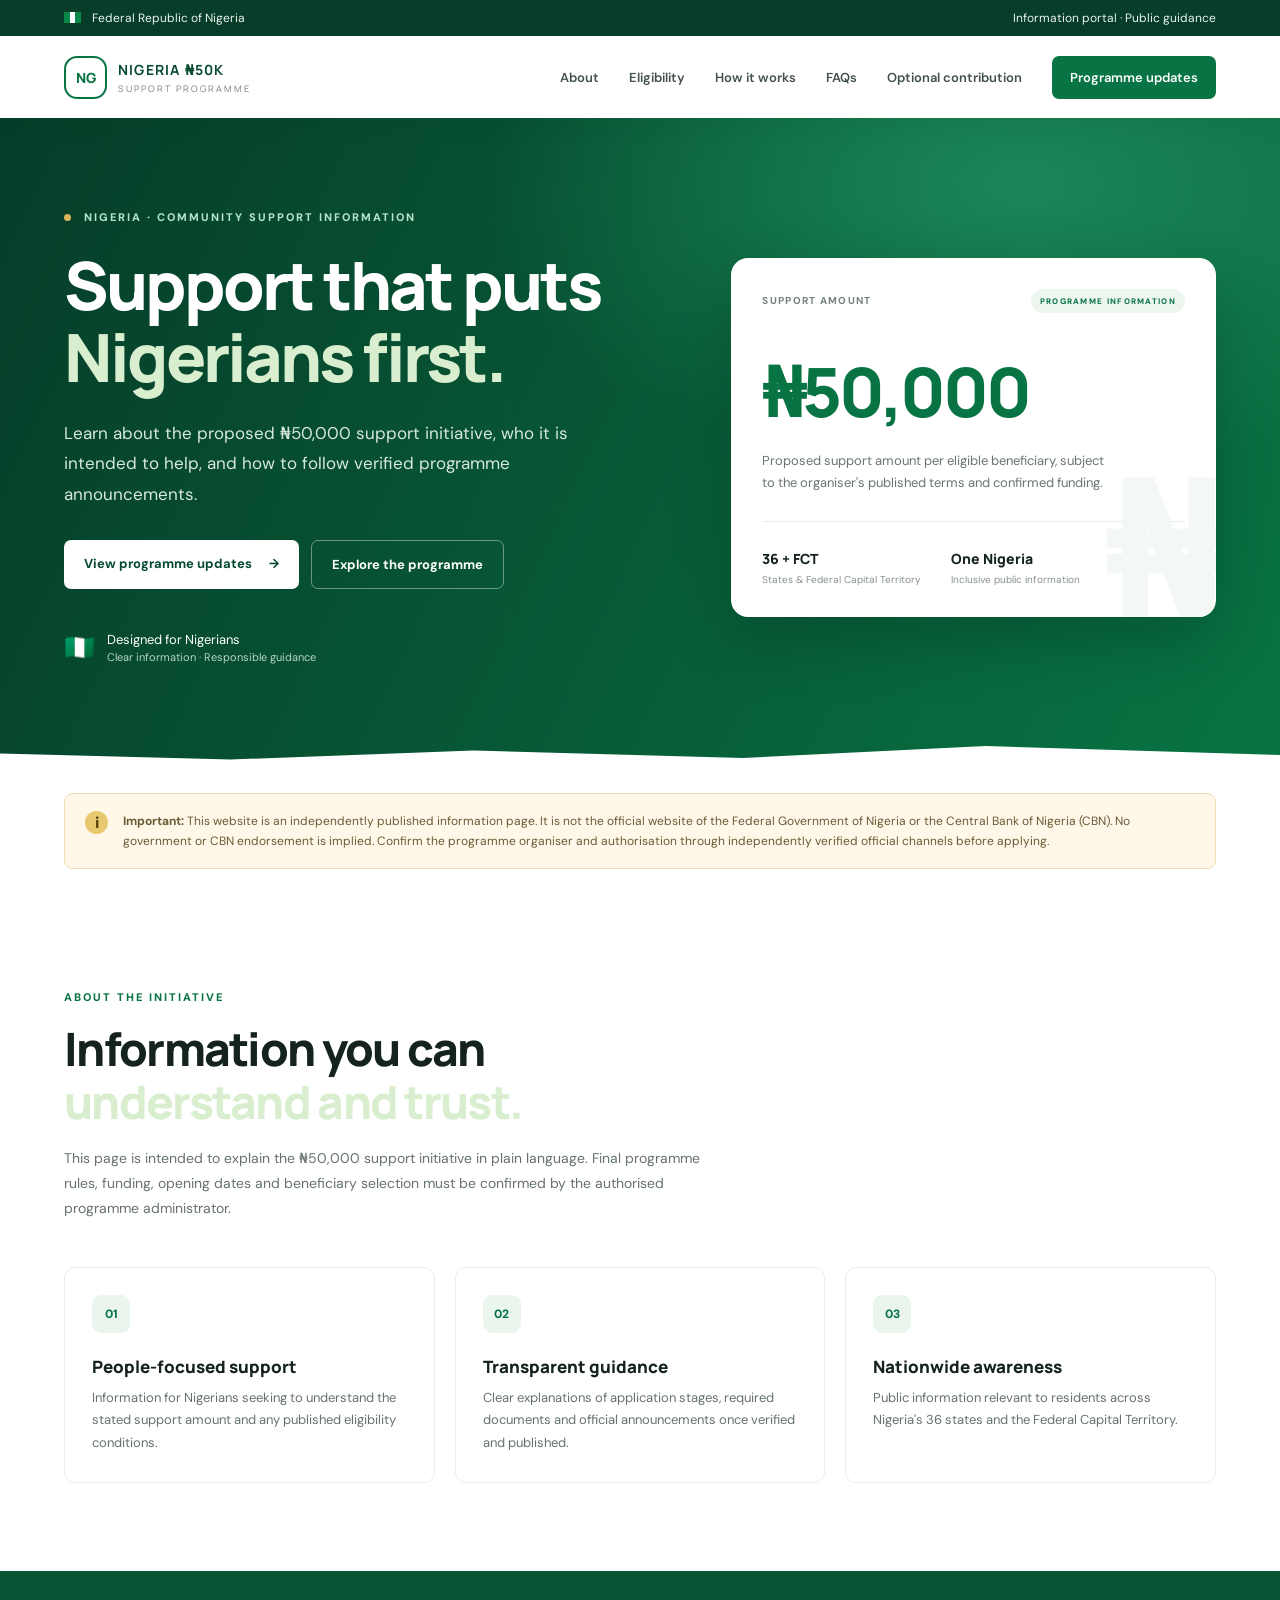
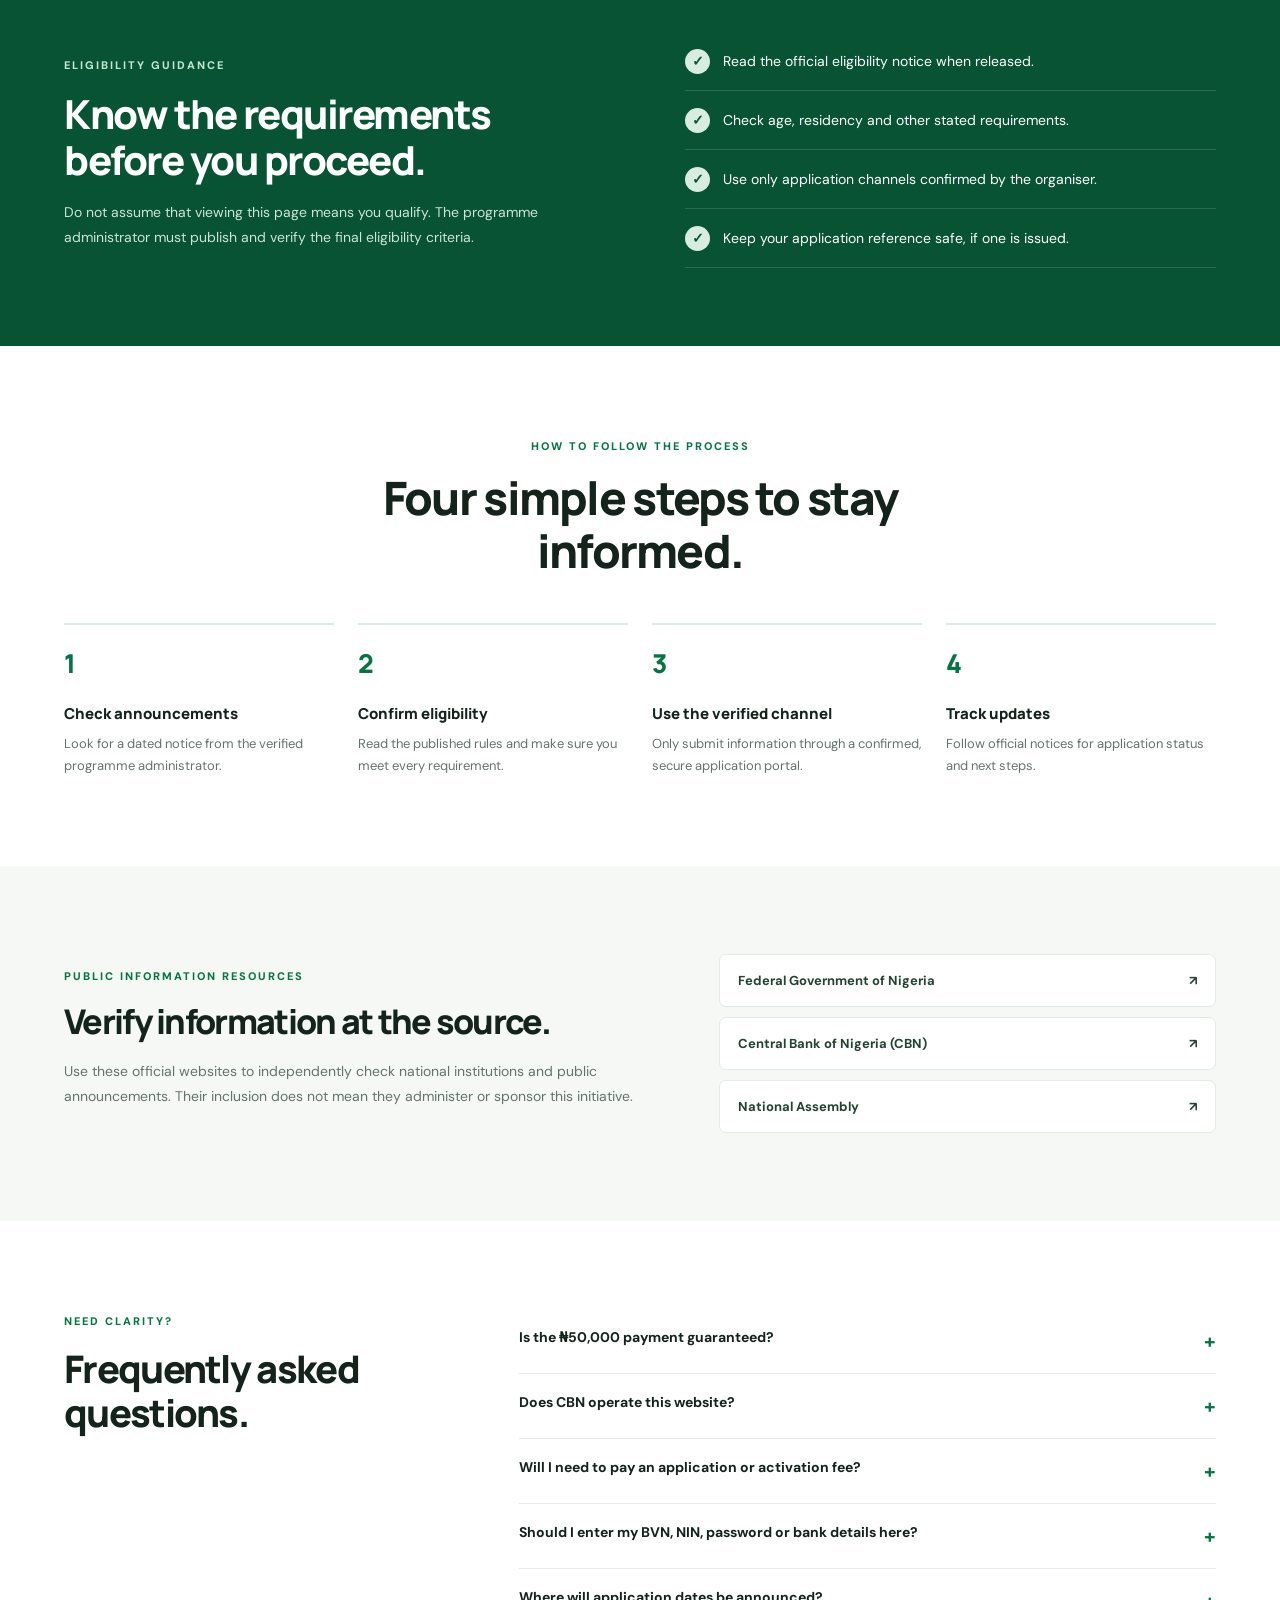
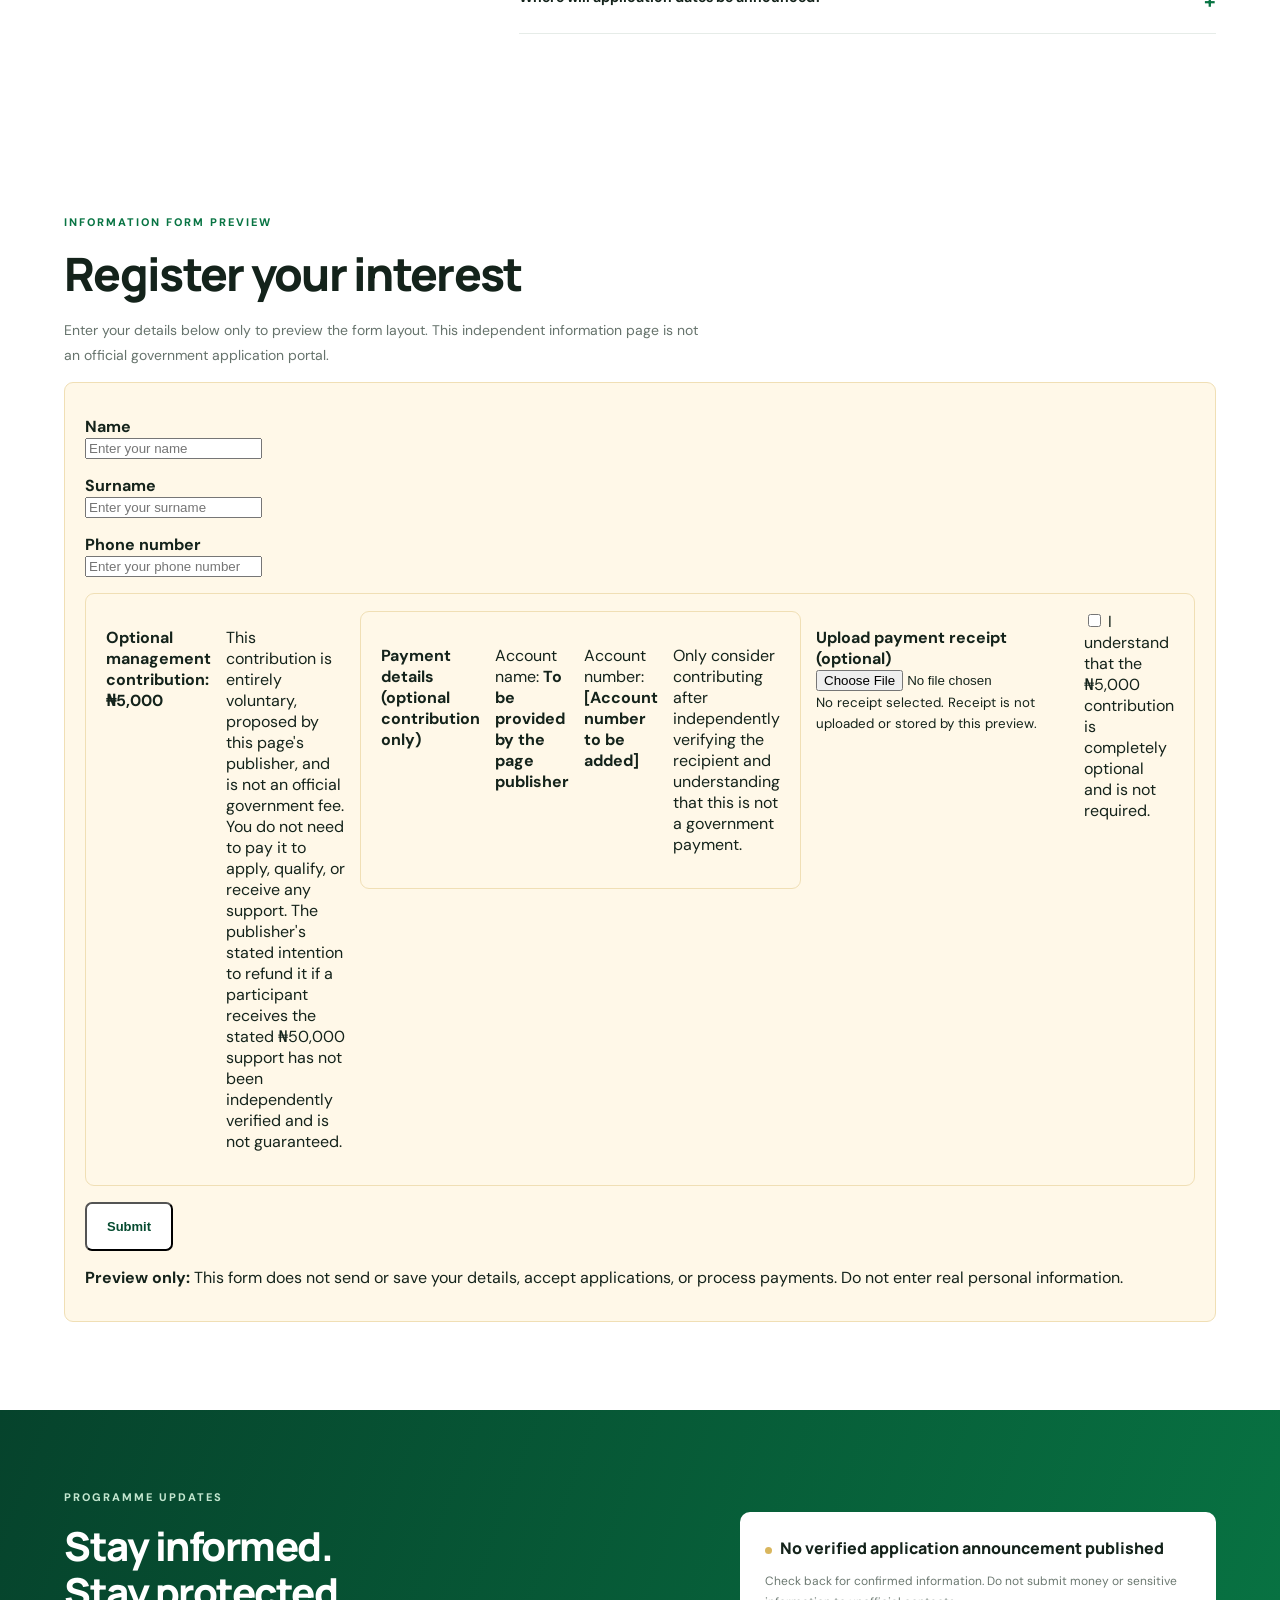
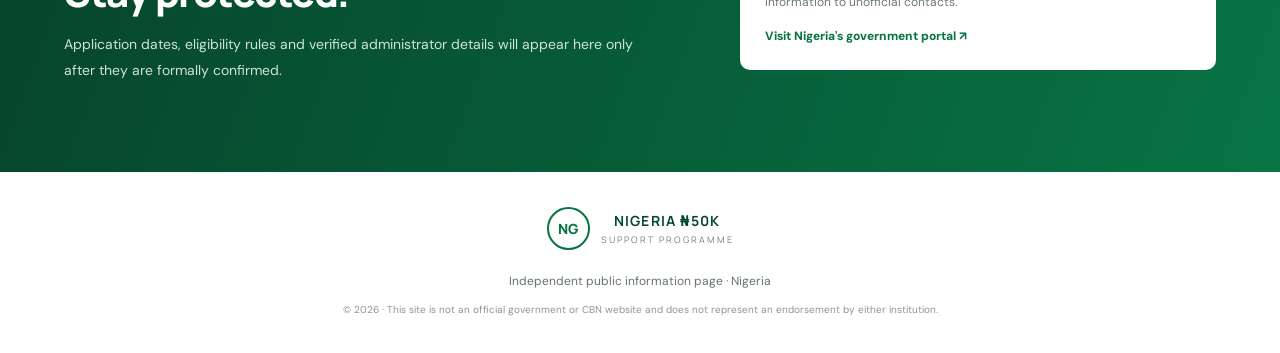
==== index.html @ 9ebb299e "Add optional contribution account and receipt preview fields" ====
<!doctype html>
<html lang="en">
<head>
<meta charset="utf-8"><meta name="viewport" content="width=device-width,initial-scale=1">
<meta name="theme-color" content="#087443">
<meta name="description" content="Information about the Nigeria ₦50,000 Support Programme, eligibility guidance and public-service resources.">
<title>Nigeria ₦50,000 Support Programme</title>
<link rel="preconnect" href="https://fonts.googleapis.com"><link rel="preconnect" href="https://fonts.gstatic.com" crossorigin>
<link href="https://fonts.googleapis.com/css2?family=DM+Sans:wght@400;500;600;700;800&family=Manrope:wght@400;500;600;700;800&display=swap" rel="stylesheet">
<link rel="stylesheet" href="styles.css">
</head>
<body>
<div class="topline"><div class="wrap topinner"><span><i class="flag"></i> Federal Republic of Nigeria</span><span>Information portal · Public guidance</span></div></div>
<header class="header"><div class="wrap nav">
<a class="brand" href="#"><span class="crest">NG</span><span><b>NIGERIA ₦50K</b><small>SUPPORT PROGRAMME</small></span></a>
<button class="menu" aria-label="Open menu" aria-expanded="false">☰</button>
<nav id="navlinks"><a href="#about">About</a><a href="#eligibility">Eligibility</a><a href="#process">How it works</a><a href="#faq">FAQs</a><a href="#optional-contribution">Optional contribution</a><a class="navbtn" href="#updates">Programme updates</a></nav>
</div></header>
<main>
<section class="hero"><div class="wrap herogrid"><div class="hero-copy"><div class="eyebrow"><span></span> NIGERIA · COMMUNITY SUPPORT INFORMATION</div>
<h1>Support that puts <em>Nigerians first.</em></h1><p class="lead">Learn about the proposed ₦50,000 support initiative, who it is intended to help, and how to follow verified programme announcements.</p>
<div class="actions"><a class="btn primary" href="#updates">View programme updates <b>→</b></a><a class="btn ghost" href="#about">Explore the programme</a></div>
<div class="trustline"><span>🇳🇬</span><span>Designed for Nigerians<br><small>Clear information · Responsible guidance</small></span></div></div>
<div class="hero-card"><div class="card-top"><span>SUPPORT AMOUNT</span><span class="pill">PROGRAMME INFORMATION</span></div><div class="amount">₦50,000</div><p>Proposed support amount per eligible beneficiary, subject to the organiser's published terms and confirmed funding.</p><div class="card-rule"></div><div class="statrow"><div><b>36 + FCT</b><small>States & Federal Capital Territory</small></div><div><b>One Nigeria</b><small>Inclusive public information</small></div></div><div class="watermark">₦</div></div></div><div class="hero-bottom"></div></section>
<section class="notice"><div class="wrap noticebox"><span class="noticeicon">i</span><p><b>Important:</b> This website is an independently published information page. It is not the official website of the Federal Government of Nigeria or the Central Bank of Nigeria (CBN). No government or CBN endorsement is implied. Confirm the programme organiser and authorisation through independently verified official channels before applying.</p></div></section>
<section class="section" id="about"><div class="wrap"><div class="sectionhead"><span class="kicker">ABOUT THE INITIATIVE</span><h2>Information you can<br><em>understand and trust.</em></h2><p>This page is intended to explain the ₦50,000 support initiative in plain language. Final programme rules, funding, opening dates and beneficiary selection must be confirmed by the authorised programme administrator.</p></div>
<div class="featuregrid"><article class="feature"><div class="ficon">01</div><h3>People-focused support</h3><p>Information for Nigerians seeking to understand the stated support amount and any published eligibility conditions.</p></article><article class="feature"><div class="ficon">02</div><h3>Transparent guidance</h3><p>Clear explanations of application stages, required documents and official announcements once verified and published.</p></article><article class="feature"><div class="ficon">03</div><h3>Nationwide awareness</h3><p>Public information relevant to residents across Nigeria's 36 states and the Federal Capital Territory.</p></article></div></div></section>
<section class="greenband" id="eligibility"><div class="wrap split"><div><span class="kicker light">ELIGIBILITY GUIDANCE</span><h2>Know the requirements<br>before you proceed.</h2><p>Do not assume that viewing this page means you qualify. The programme administrator must publish and verify the final eligibility criteria.</p></div><div class="checklist"><div><b>✓</b><span>Read the official eligibility notice when released.</span></div><div><b>✓</b><span>Check age, residency and other stated requirements.</span></div><div><b>✓</b><span>Use only application channels confirmed by the organiser.</span></div><div><b>✓</b><span>Keep your application reference safe, if one is issued.</span></div></div></div></section>
<section class="section" id="process"><div class="wrap"><div class="sectionhead center"><span class="kicker">HOW TO FOLLOW THE PROCESS</span><h2>Four simple steps to stay informed.</h2></div><div class="steps"><article><span>1</span><h3>Check announcements</h3><p>Look for a dated notice from the verified programme administrator.</p></article><article><span>2</span><h3>Confirm eligibility</h3><p>Read the published rules and make sure you meet every requirement.</p></article><article><span>3</span><h3>Use the verified channel</h3><p>Only submit information through a confirmed, secure application portal.</p></article><article><span>4</span><h3>Track updates</h3><p>Follow official notices for application status and next steps.</p></article></div></div></section>
<section class="section resources"><div class="wrap resourcebox"><div><span class="kicker">PUBLIC INFORMATION RESOURCES</span><h2>Verify information at the source.</h2><p>Use these official websites to independently check national institutions and public announcements. Their inclusion does not mean they administer or sponsor this initiative.</p></div><div class="reslinks"><a href="https://www.nigeria.gov.ng/" target="_blank" rel="noopener">Federal Government of Nigeria <b>↗</b></a><a href="https://www.cbn.gov.ng/" target="_blank" rel="noopener">Central Bank of Nigeria (CBN) <b>↗</b></a><a href="https://www.nass.gov.ng/" target="_blank" rel="noopener">National Assembly <b>↗</b></a></div></div></section>
<section class="section faq" id="faq"><div class="wrap faqgrid"><div><span class="kicker">NEED CLARITY?</span><h2>Frequently asked<br>questions.</h2></div><div class="questions"><details><summary>Is the ₦50,000 payment guaranteed?</summary><p>No. The amount shown is the stated programme amount, not a guarantee of payment. Funding, eligibility and disbursement must be confirmed by the authorised administrator.</p></details><details><summary>Does CBN operate this website?</summary><p>No. This is not a CBN website. The CBN link is provided only as an independent public reference.</p></details><details><summary>Will I need to pay an application or activation fee?</summary><p>Do not pay anyone to access a promised benefit unless a legitimate fee is clearly documented by the verified programme administrator. Be alert to impersonation and advance-fee scams.</p></details><details><summary>Should I enter my BVN, NIN, password or bank details here?</summary><p>No. This information page does not collect personal or banking information. Never share one-time passwords, card PINs or online banking passwords.</p></details><details><summary>Where will application dates be announced?</summary><p>Dates and application instructions should be published by the verified programme administrator. No application window is announced on this page.</p></details></div></div></section>
<section class="section" id="optional-contribution"><div class="wrap"><div class="sectionhead"><span class="kicker">INFORMATION FORM PREVIEW</span><h2>Register your interest</h2><p>Enter your details below only to preview the form layout. This independent information page is not an official government application portal.</p></div><div class="noticebox"><form id="interestPreviewForm"><p><label for="firstName"><b>Name</b></label><br><input id="firstName" name="firstName" type="text" autocomplete="given-name" required placeholder="Enter your name"></p><p><label for="surname"><b>Surname</b></label><br><input id="surname" name="surname" type="text" autocomplete="family-name" required placeholder="Enter your surname"></p><p><label for="phoneNumber"><b>Phone number</b></label><br><input id="phoneNumber" name="phoneNumber" type="tel" autocomplete="tel" required placeholder="Enter your phone number"></p><div class="noticebox"><p><b>Optional management contribution: ₦5,000</b></p>
<p>This contribution is entirely voluntary, proposed by this page's publisher, and is not an official government fee. You do not need to pay it to apply, qualify, or receive any support. The publisher's stated intention to refund it if a participant receives the stated ₦50,000 support has not been independently verified and is not guaranteed.</p>
<div class="noticebox">
<p><b>Payment details (optional contribution only)</b></p>
<p>Account name: <strong>To be provided by the page publisher</strong></p>
<p>Account number: <strong>[Account number to be added]</strong></p>
<p>Only consider contributing after independently verifying the recipient and understanding that this is not a government payment.</p>
</div>
<p><label for="paymentReceipt"><b>Upload payment receipt (optional)</b></label><br><input id="paymentReceipt" name="paymentReceipt" type="file" accept="image/*,.pdf"><small id="receiptFileName">No receipt selected. Receipt is not uploaded or stored by this preview.</small></p>
<label><input type="checkbox" name="optionalContribution"> I understand that the ₦5,000 contribution is completely optional and is not required.</label></div><p><button class="btn primary" type="submit">Submit</button></p><p id="formPreviewMessage" role="status" aria-live="polite"><b>Preview only:</b> This form does not send or save your details, accept applications, or process payments. Do not enter real personal information.</p></form></div></div></section>
<script>
document.getElementById("paymentReceipt")?.addEventListener("change", function() {
  const label = document.getElementById("receiptFileName");
  label.textContent = this.files && this.files[0] ? "Selected locally: " + this.files[0].name + " (not uploaded or stored)." : "No receipt selected. Receipt is not uploaded or stored by this preview.";
});
document.getElementById("interestPreviewForm")?.addEventListener("submit", function(event) {
  event.preventDefault();
  document.getElementById("formPreviewMessage").textContent = "This is only a preview. No personal details or receipt were sent or saved, and no application or payment was processed.";
});
</script>
<section class="updates" id="updates"><div class="wrap updateinner"><div><span class="kicker light">PROGRAMME UPDATES</span><h2>Stay informed.<br>Stay protected.</h2><p>Application dates, eligibility rules and verified administrator details will appear here only after they are formally confirmed.</p></div><div class="updatecard"><span class="live"></span><b>No verified application announcement published</b><p>Check back for confirmed information. Do not submit money or sensitive information to unofficial contacts.</p><a href="https://www.nigeria.gov.ng/" target="_blank" rel="noopener">Visit Nigeria's government portal ↗</a></div></div></section>
</main>
<footer><div class="wrap foot"><a class="brand footbrand" href="#"><span class="crest">NG</span><span><b>NIGERIA ₦50K</b><small>SUPPORT PROGRAMME</small></span></a><p>Independent public information page · Nigeria</p><small>© 2026 · This site is not an official government or CBN website and does not represent an endorsement by either institution.</small></div></footer>
<script src="script.js"></script>
</body></html>
---- styles.css ----
:root{--green:#087443;--deep:#064b30;--mint:#eaf5ee;--gold:#d9b65d;--ink:#14231b;--muted:#66736c;--white:#fff}*{box-sizing:border-box}html{scroll-behavior:smooth}body{margin:0;font-family:'DM Sans',sans-serif;color:var(--ink);background:#fff}.wrap{width:min(1160px,90%);margin:auto}.topline{background:#073d29;color:#e8f4ed;font-size:12px}.topinner{height:36px;display:flex;justify-content:space-between;align-items:center}.flag{display:inline-block;width:17px;height:11px;background:linear-gradient(90deg,#078849 33%,#fff 33% 66%,#078849 66%);margin-right:8px;vertical-align:-1px}.header{height:82px;background:#fff;position:sticky;top:0;z-index:10;box-shadow:0 4px 24px #0c3d2110}.nav{height:100%;display:flex;align-items:center;justify-content:space-between}.brand{display:flex;gap:11px;align-items:center;text-decoration:none;color:var(--deep);font-family:Manrope,sans-serif}.brand b{display:block;font-size:14px;letter-spacing:1.2px}.brand small{display:block;font-size:9px;letter-spacing:2px;margin-top:3px;color:#748179}.crest{height:43px;width:43px;border:2px solid var(--green);border-radius:13px;display:grid;place-items:center;font-weight:800;color:var(--green);font-size:14px}nav{display:flex;align-items:center;gap:30px}nav a{font-size:13px;text-decoration:none;color:#425249;font-weight:600}nav a:hover{color:var(--green)}nav .navbtn{background:var(--green);color:white;padding:13px 18px;border-radius:7px}.menu{display:none;border:0;background:none;font-size:25px;color:var(--green)}.hero{background:radial-gradient(ellipse at 80% 10%,#1b8758 0,transparent 37%),linear-gradient(115deg,#063d29,#087443);color:#fff;position:relative;overflow:hidden;padding:92px 0 100px}.herogrid{display:grid;grid-template-columns:1.1fr .9fr;gap:75px;align-items:center}.eyebrow,.kicker{font-size:11px;font-weight:800;letter-spacing:2px;color:#b5e5c8}.eyebrow span,.live{display:inline-block;width:7px;height:7px;border-radius:50%;background:#d9b65d;margin-right:8px}.hero h1{font:800 clamp(43px,5.2vw,67px)/1.08 Manrope,sans-serif;letter-spacing:-3px;margin:25px 0}.hero h1 em,.sectionhead h2 em{color:#d9eecf;font-style:normal}.lead{font-size:17px;line-height:1.8;color:#d7e9dd;max-width:560px}.actions{display:flex;gap:12px;flex-wrap:wrap;margin:30px 0}.btn{padding:15px 20px;border-radius:7px;text-decoration:none;font-size:13px;font-weight:700}.primary{background:#fff;color:var(--deep)}.primary b{margin-left:14px}.ghost{border:1px solid #ffffff66;color:white}.trustline{display:flex;gap:12px;align-items:center;margin-top:42px;font-size:13px}.trustline>span:first-child{font-size:25px}.trustline small{color:#b7d6c2;font-size:11px}.hero-card{position:relative;overflow:hidden;background:white;color:var(--ink);border-radius:17px;padding:31px;box-shadow:0 24px 60px #002d1d55}.card-top{display:flex;justify-content:space-between;align-items:center;font-size:10px;font-weight:800;letter-spacing:1.3px;color:#77847c}.pill{background:#eef6f0;color:var(--green);padding:7px 9px;border-radius:30px;font-size:8px}.amount{font:800 clamp(48px,6vw,68px) Manrope,sans-serif;letter-spacing:-3px;color:var(--green);margin:32px 0 10px}.hero-card p{color:#69766e;line-height:1.7;font-size:13px;max-width:350px}.card-rule{height:1px;background:#e7eee9;margin:27px 0}.statrow{display:flex;gap:30px}.statrow b,.statrow small{display:block}.statrow b{font:800 14px Manrope}.statrow small{font-size:10px;color:#87928b;margin-top:5px}.watermark{position:absolute;right:-9px;bottom:-64px;font:800 190px Manrope;color:#f4f8f5;z-index:0}.hero-bottom{position:absolute;bottom:-1px;left:0;width:100%;height:30px;background:#fff;clip-path:polygon(0 100%,0 60%,18% 80%,37% 50%,58% 75%,77% 35%,100% 65%,100% 100%)}.notice{padding:28px 0;background:#fff}.noticebox{display:flex;gap:15px;align-items:flex-start;background:#fff8e8;border:1px solid #f0dfb5;border-radius:9px;padding:17px 20px}.noticeicon{width:23px;height:23px;flex:none;border-radius:50%;display:grid;place-items:center;background:#e8c96f;color:#553f09;font-weight:800}.notice p{font-size:12px;line-height:1.7;margin:0;color:#6a5b37}.section{padding:88px 0}.sectionhead{max-width:650px}.kicker{color:var(--green)}.sectionhead h2,.resourcebox h2,.faq h2{font:800 clamp(32px,4vw,46px)/1.15 Manrope,sans-serif;letter-spacing:-1.7px;margin:17px 0}.sectionhead p,.resourcebox p{color:var(--muted);font-size:14px;line-height:1.8}.featuregrid{display:grid;grid-template-columns:repeat(3,1fr);gap:20px;margin-top:45px}.feature{padding:27px;border:1px solid #e7eee9;border-radius:11px;transition:.2s}.feature:hover{transform:translateY(-4px);box-shadow:0 14px 35px #0b503016}.ficon{width:38px;height:38px;border-radius:9px;background:var(--mint);display:grid;place-items:center;color:var(--green);font-weight:800;font-size:12px}.feature h3,.steps h3{font:800 17px Manrope;margin:22px 0 9px}.feature p,.steps p{font-size:13px;color:var(--muted);line-height:1.75;margin:0}.greenband{padding:78px 0;background:#075333;color:white}.split{display:grid;grid-template-columns:1fr 1fr;gap:90px;align-items:center}.light{color:#c3e6cf}.split h2,.updates h2{font:800 40px/1.15 Manrope;letter-spacing:-1.5px;margin:17px 0}.split p,.updates p{color:#d0e3d7;font-size:14px;line-height:1.8}.checklist{display:grid;gap:17px}.checklist div{display:flex;gap:13px;align-items:center;border-bottom:1px solid #ffffff24;padding-bottom:16px;font-size:14px}.checklist b{background:#d8eddf;color:#075333;width:25px;height:25px;border-radius:50%;display:grid;place-items:center;flex:none}.center{text-align:center;margin:0 auto}.steps{display:grid;grid-template-columns:repeat(4,1fr);gap:24px;margin-top:45px}.steps article{border-top:2px solid #dcebe1;padding-top:20px}.steps article>span{font:800 26px Manrope;color:var(--green)}.steps h3{font-size:15px}.resources{background:#f5f8f5}.resourcebox{display:grid;grid-template-columns:1fr .85fr;gap:70px;align-items:center}.resourcebox h2{font-size:34px}.reslinks{display:grid;gap:10px}.reslinks a{background:#fff;padding:17px 18px;border:1px solid #e3ebe5;border-radius:7px;text-decoration:none;color:#254333;font-size:13px;font-weight:700;display:flex;justify-content:space-between}.reslinks a:hover{border-color:var(--green)}.faqgrid{display:grid;grid-template-columns:.7fr 1.3fr;gap:80px}.faq h2{font-size:38px}.questions details{border-bottom:1px solid #e6ece8;padding:19px 0}.questions summary{font-weight:700;font-size:14px;cursor:pointer;list-style:none;display:flex;justify-content:space-between}.questions summary:after{content:'+';color:var(--green);font-size:20px}.questions details[open] summary:after{content:'−'}.questions p{font-size:13px;line-height:1.8;color:var(--muted);max-width:700px}.updates{background:linear-gradient(110deg,#06432c,#087443);padding:75px 0;color:white}.updateinner{display:grid;grid-template-columns:1fr .8fr;gap:80px;align-items:center}.updatecard{background:#fff;color:var(--ink);padding:25px;border-radius:10px}.updatecard b{font:800 16px Manrope}.updatecard p{color:#6c7971;font-size:12px;line-height:1.7}.updatecard a{color:var(--green);font-size:12px;font-weight:800;text-decoration:none}.foot{padding:35px 0;text-align:center}.footbrand{justify-content:center}.foot p{font-size:12px;color:#66736c;margin:23px 0 8px}.foot>small{font-size:10px;color:#8b968f}.footbrand .crest{border-radius:50%}@media(max-width:800px){.menu{display:block}nav{display:none;position:absolute;top:82px;left:0;right:0;background:#fff;padding:20px 5%;box-shadow:0 15px 20px #0001;align-items:stretch;gap:18px;flex-direction:column}nav.open{display:flex}.herogrid,.split,.resourcebox,.faqgrid,.updateinner{grid-template-columns:1fr;gap:38px}.hero{padding:65px 0 80px}.hero-card{max-width:520px}.featuregrid{grid-template-columns:1fr}.steps{grid-template-columns:1fr 1fr}.section{padding:65px 0}.faqgrid{gap:10px}.resourcebox{gap:20px}.topinner span:last-child{display:none}}@media(max-width:480px){.hero h1{letter-spacing:-2px}.actions{flex-direction:column;align-items:stretch}.btn{text-align:center}.steps{grid-template-columns:1fr}.statrow{gap:18px}.hero-card{padding:23px}.amount{font-size:53px}.noticebox{padding:14px}.split h2,.updates h2{font-size:34px}}
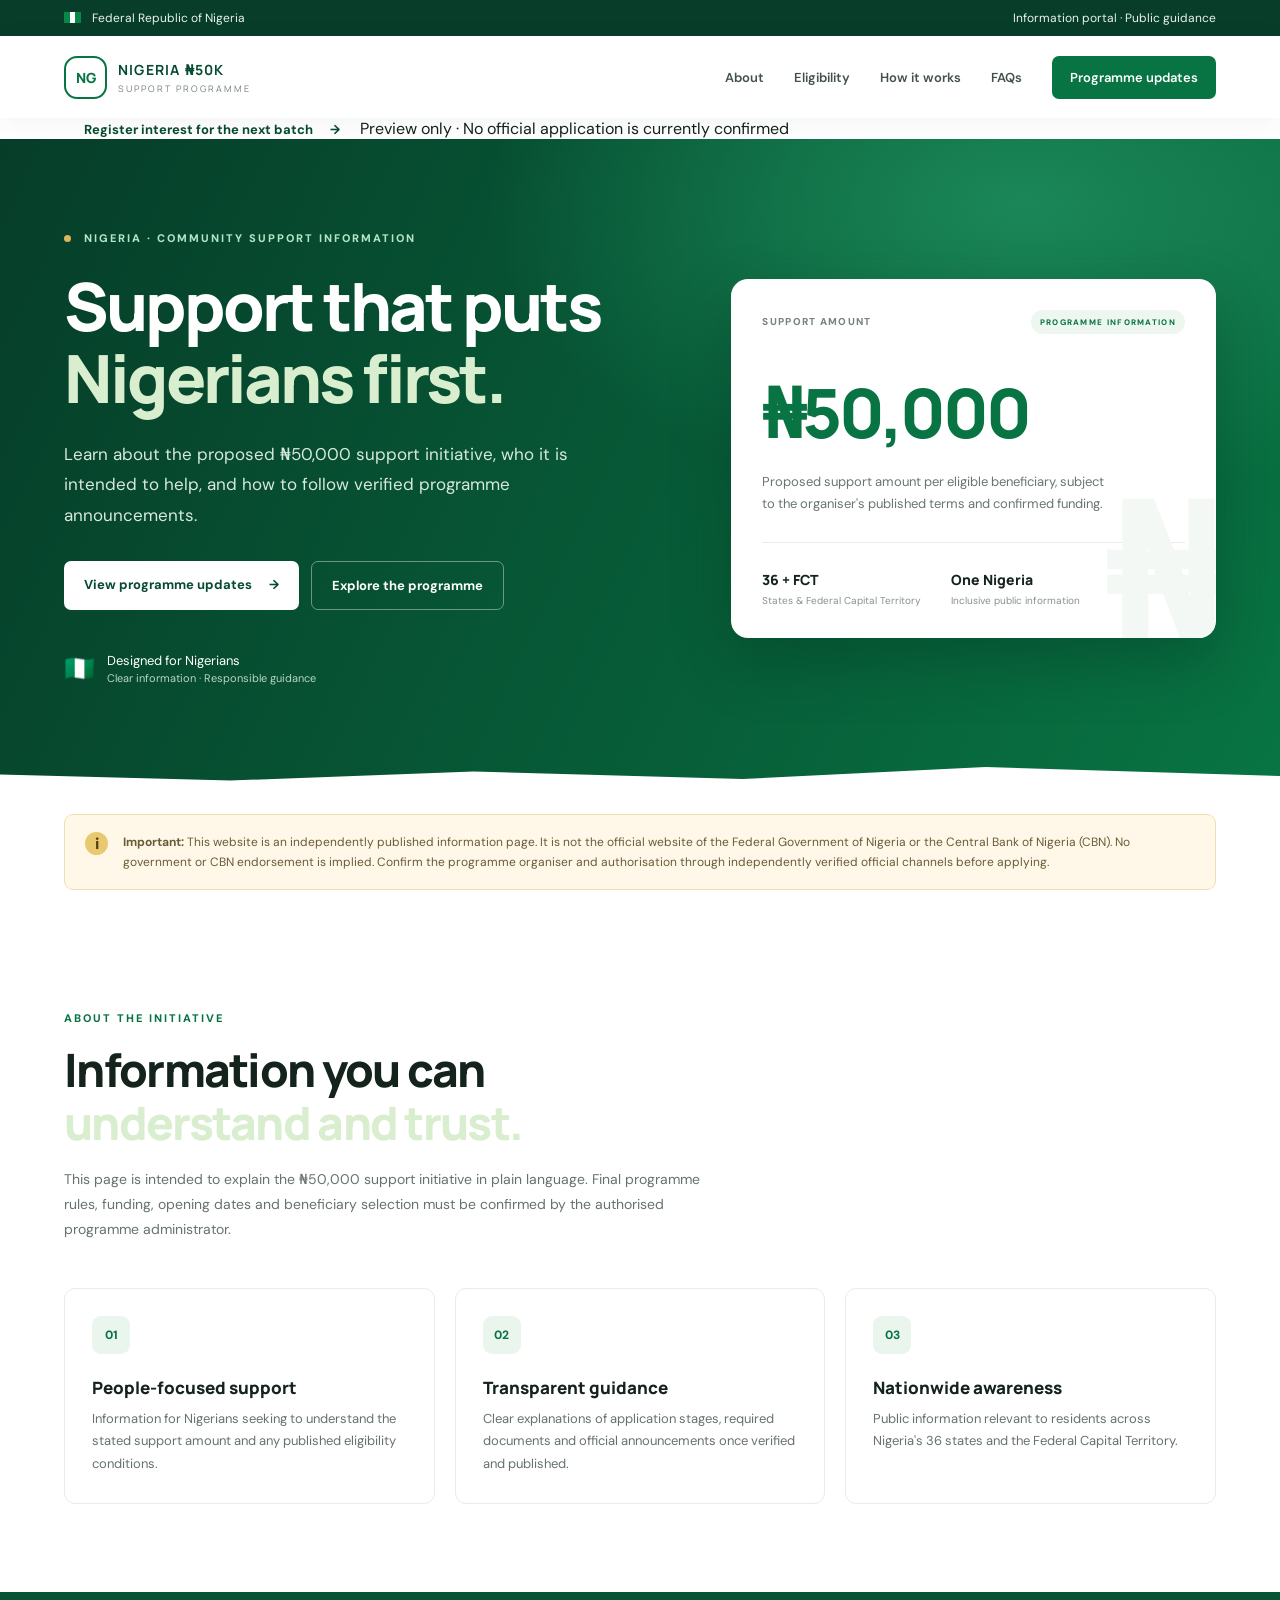
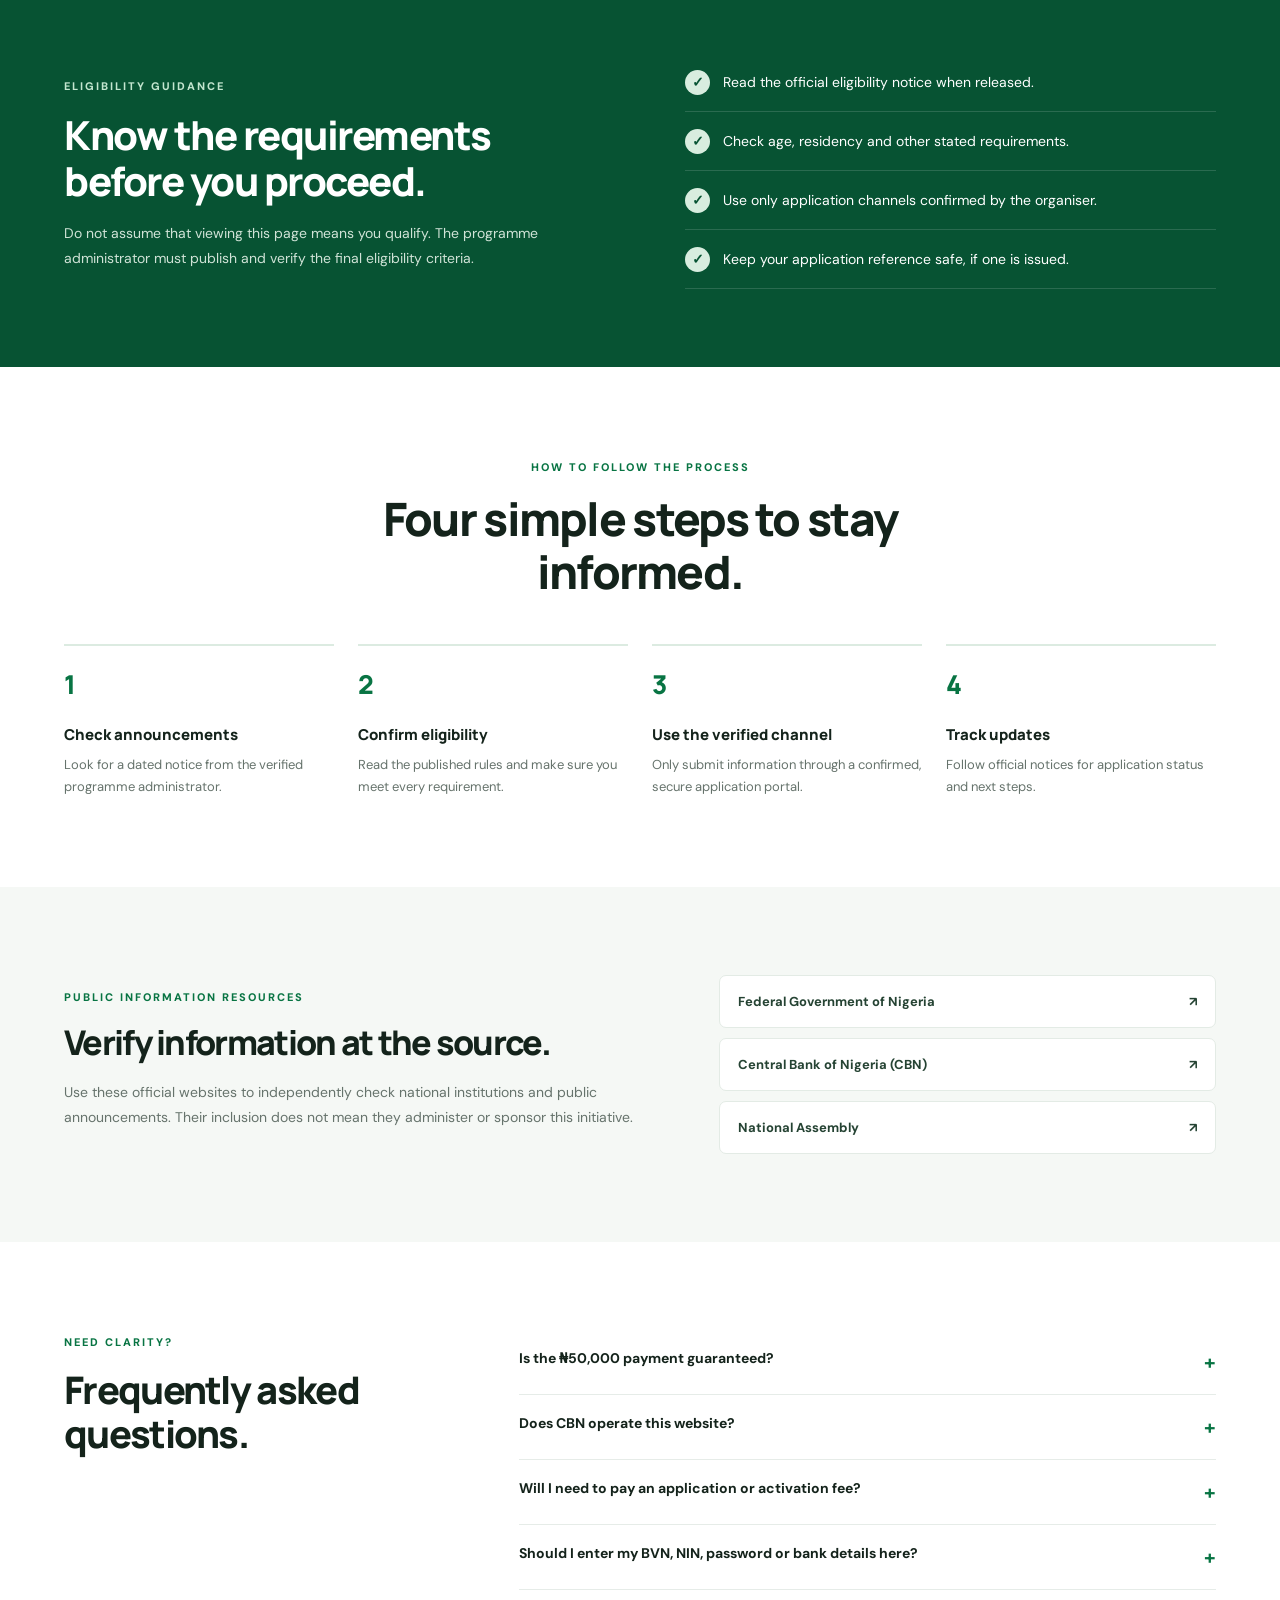
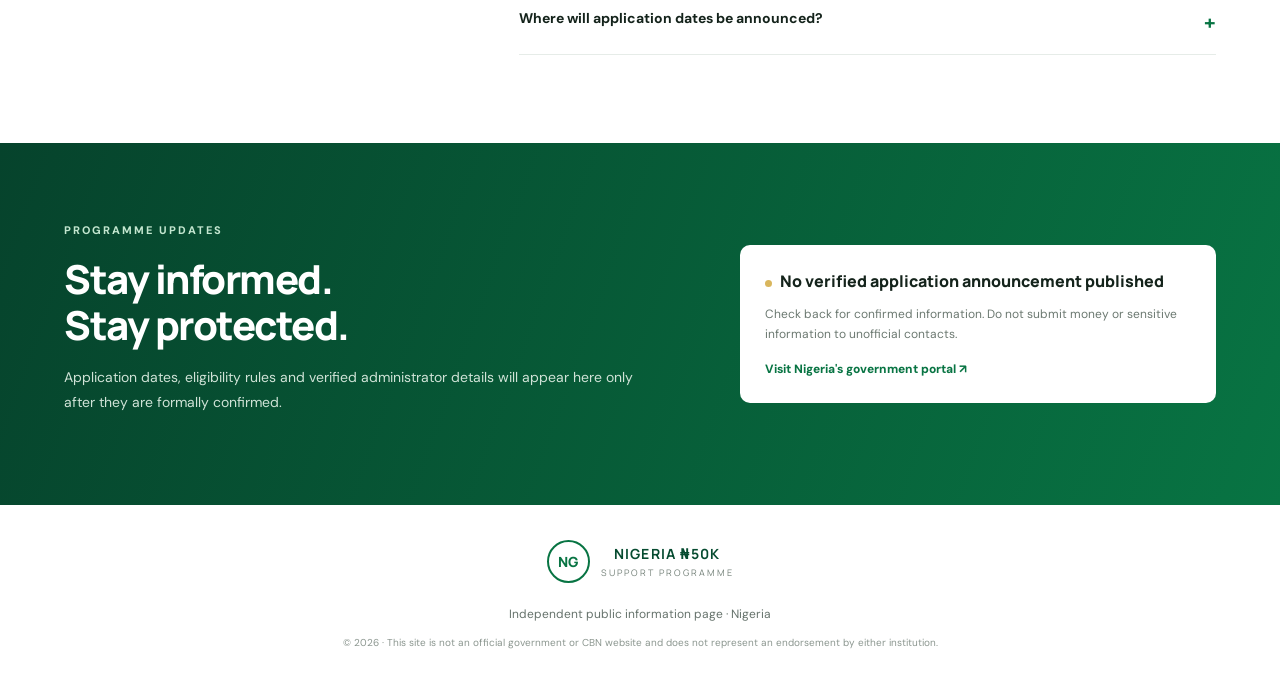
==== commit 3cf22c15: "Move interest form to separate next-batch preview page" ====
--- a/index.html
+++ b/index.html
@@ -14,9 +14,10 @@
 <header class="header"><div class="wrap nav">
 <a class="brand" href="#"><span class="crest">NG</span><span><b>NIGERIA ₦50K</b><small>SUPPORT PROGRAMME</small></span></a>
 <button class="menu" aria-label="Open menu" aria-expanded="false">☰</button>
-<nav id="navlinks"><a href="#about">About</a><a href="#eligibility">Eligibility</a><a href="#process">How it works</a><a href="#faq">FAQs</a><a href="#optional-contribution">Optional contribution</a><a class="navbtn" href="#updates">Programme updates</a></nav>
+<nav id="navlinks"><a href="#about">About</a><a href="#eligibility">Eligibility</a><a href="#process">How it works</a><a href="#faq">FAQs</a><a class="navbtn" href="#updates">Programme updates</a></nav>
 </div></header>
 <main>
+<section class="nextbatch-cta"><div class="wrap"><a class="btn primary" href="next-batch.html">Register interest for the next batch <b>→</b></a><span>Preview only · No official application is currently confirmed</span></div></section>
 <section class="hero"><div class="wrap herogrid"><div class="hero-copy"><div class="eyebrow"><span></span> NIGERIA · COMMUNITY SUPPORT INFORMATION</div>
 <h1>Support that puts <em>Nigerians first.</em></h1><p class="lead">Learn about the proposed ₦50,000 support initiative, who it is intended to help, and how to follow verified programme announcements.</p>
 <div class="actions"><a class="btn primary" href="#updates">View programme updates <b>→</b></a><a class="btn ghost" href="#about">Explore the programme</a></div>
@@ -29,16 +30,7 @@
 <section class="section" id="process"><div class="wrap"><div class="sectionhead center"><span class="kicker">HOW TO FOLLOW THE PROCESS</span><h2>Four simple steps to stay informed.</h2></div><div class="steps"><article><span>1</span><h3>Check announcements</h3><p>Look for a dated notice from the verified programme administrator.</p></article><article><span>2</span><h3>Confirm eligibility</h3><p>Read the published rules and make sure you meet every requirement.</p></article><article><span>3</span><h3>Use the verified channel</h3><p>Only submit information through a confirmed, secure application portal.</p></article><article><span>4</span><h3>Track updates</h3><p>Follow official notices for application status and next steps.</p></article></div></div></section>
 <section class="section resources"><div class="wrap resourcebox"><div><span class="kicker">PUBLIC INFORMATION RESOURCES</span><h2>Verify information at the source.</h2><p>Use these official websites to independently check national institutions and public announcements. Their inclusion does not mean they administer or sponsor this initiative.</p></div><div class="reslinks"><a href="https://www.nigeria.gov.ng/" target="_blank" rel="noopener">Federal Government of Nigeria <b>↗</b></a><a href="https://www.cbn.gov.ng/" target="_blank" rel="noopener">Central Bank of Nigeria (CBN) <b>↗</b></a><a href="https://www.nass.gov.ng/" target="_blank" rel="noopener">National Assembly <b>↗</b></a></div></div></section>
 <section class="section faq" id="faq"><div class="wrap faqgrid"><div><span class="kicker">NEED CLARITY?</span><h2>Frequently asked<br>questions.</h2></div><div class="questions"><details><summary>Is the ₦50,000 payment guaranteed?</summary><p>No. The amount shown is the stated programme amount, not a guarantee of payment. Funding, eligibility and disbursement must be confirmed by the authorised administrator.</p></details><details><summary>Does CBN operate this website?</summary><p>No. This is not a CBN website. The CBN link is provided only as an independent public reference.</p></details><details><summary>Will I need to pay an application or activation fee?</summary><p>Do not pay anyone to access a promised benefit unless a legitimate fee is clearly documented by the verified programme administrator. Be alert to impersonation and advance-fee scams.</p></details><details><summary>Should I enter my BVN, NIN, password or bank details here?</summary><p>No. This information page does not collect personal or banking information. Never share one-time passwords, card PINs or online banking passwords.</p></details><details><summary>Where will application dates be announced?</summary><p>Dates and application instructions should be published by the verified programme administrator. No application window is announced on this page.</p></details></div></div></section>
-<section class="section" id="optional-contribution"><div class="wrap"><div class="sectionhead"><span class="kicker">INFORMATION FORM PREVIEW</span><h2>Register your interest</h2><p>Enter your details below only to preview the form layout. This independent information page is not an official government application portal.</p></div><div class="noticebox"><form id="interestPreviewForm"><p><label for="firstName"><b>Name</b></label><br><input id="firstName" name="firstName" type="text" autocomplete="given-name" required placeholder="Enter your name"></p><p><label for="surname"><b>Surname</b></label><br><input id="surname" name="surname" type="text" autocomplete="family-name" required placeholder="Enter your surname"></p><p><label for="phoneNumber"><b>Phone number</b></label><br><input id="phoneNumber" name="phoneNumber" type="tel" autocomplete="tel" required placeholder="Enter your phone number"></p><div class="noticebox"><p><b>Optional management contribution: ₦5,000</b></p>
-<p>This contribution is entirely voluntary, proposed by this page's publisher, and is not an official government fee. You do not need to pay it to apply, qualify, or receive any support. The publisher's stated intention to refund it if a participant receives the stated ₦50,000 support has not been independently verified and is not guaranteed.</p>
-<div class="noticebox">
-<p><b>Payment details (optional contribution only)</b></p>
-<p>Account name: <strong>To be provided by the page publisher</strong></p>
-<p>Account number: <strong>[Account number to be added]</strong></p>
-<p>Only consider contributing after independently verifying the recipient and understanding that this is not a government payment.</p>
-</div>
-<p><label for="paymentReceipt"><b>Upload payment receipt (optional)</b></label><br><input id="paymentReceipt" name="paymentReceipt" type="file" accept="image/*,.pdf"><small id="receiptFileName">No receipt selected. Receipt is not uploaded or stored by this preview.</small></p>
-<label><input type="checkbox" name="optionalContribution"> I understand that the ₦5,000 contribution is completely optional and is not required.</label></div><p><button class="btn primary" type="submit">Submit</button></p><p id="formPreviewMessage" role="status" aria-live="polite"><b>Preview only:</b> This form does not send or save your details, accept applications, or process payments. Do not enter real personal information.</p></form></div></div></section>
+
 <script>
 document.getElementById("paymentReceipt")?.addEventListener("change", function() {
   const label = document.getElementById("receiptFileName");
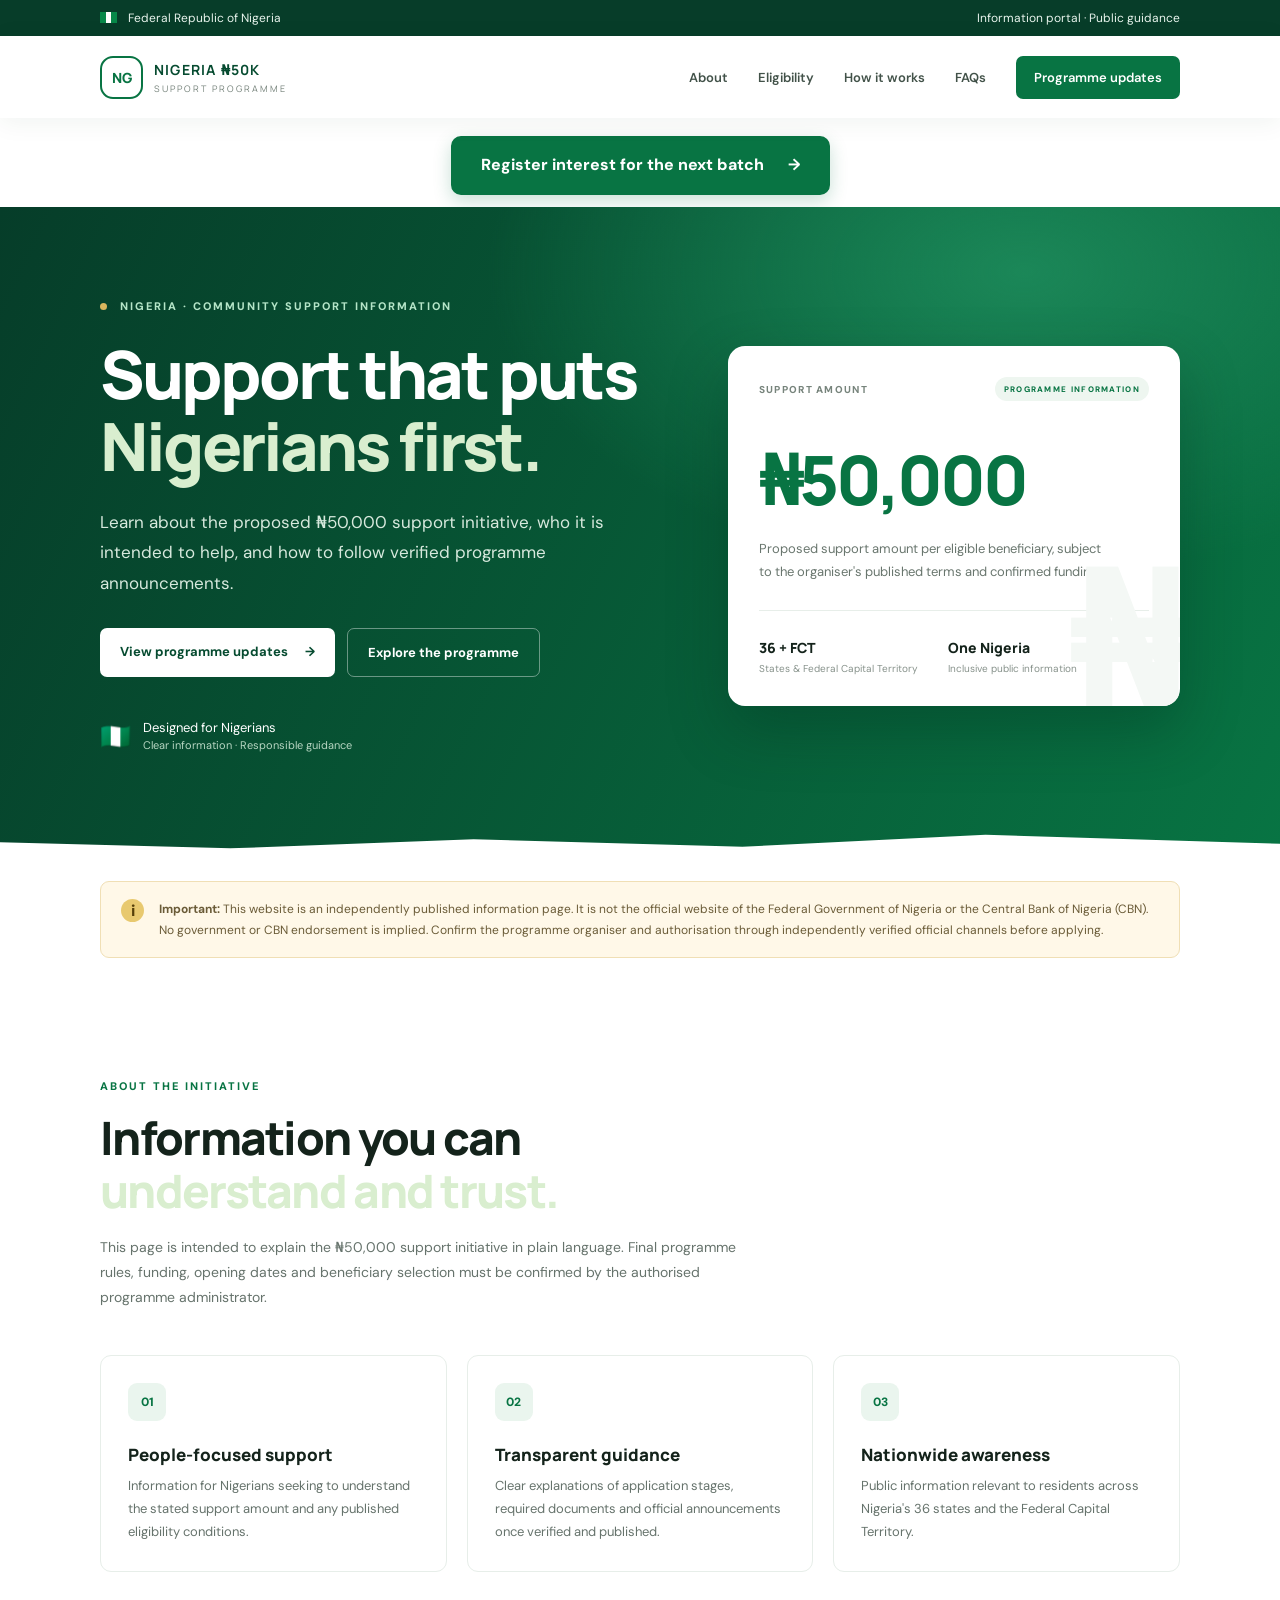
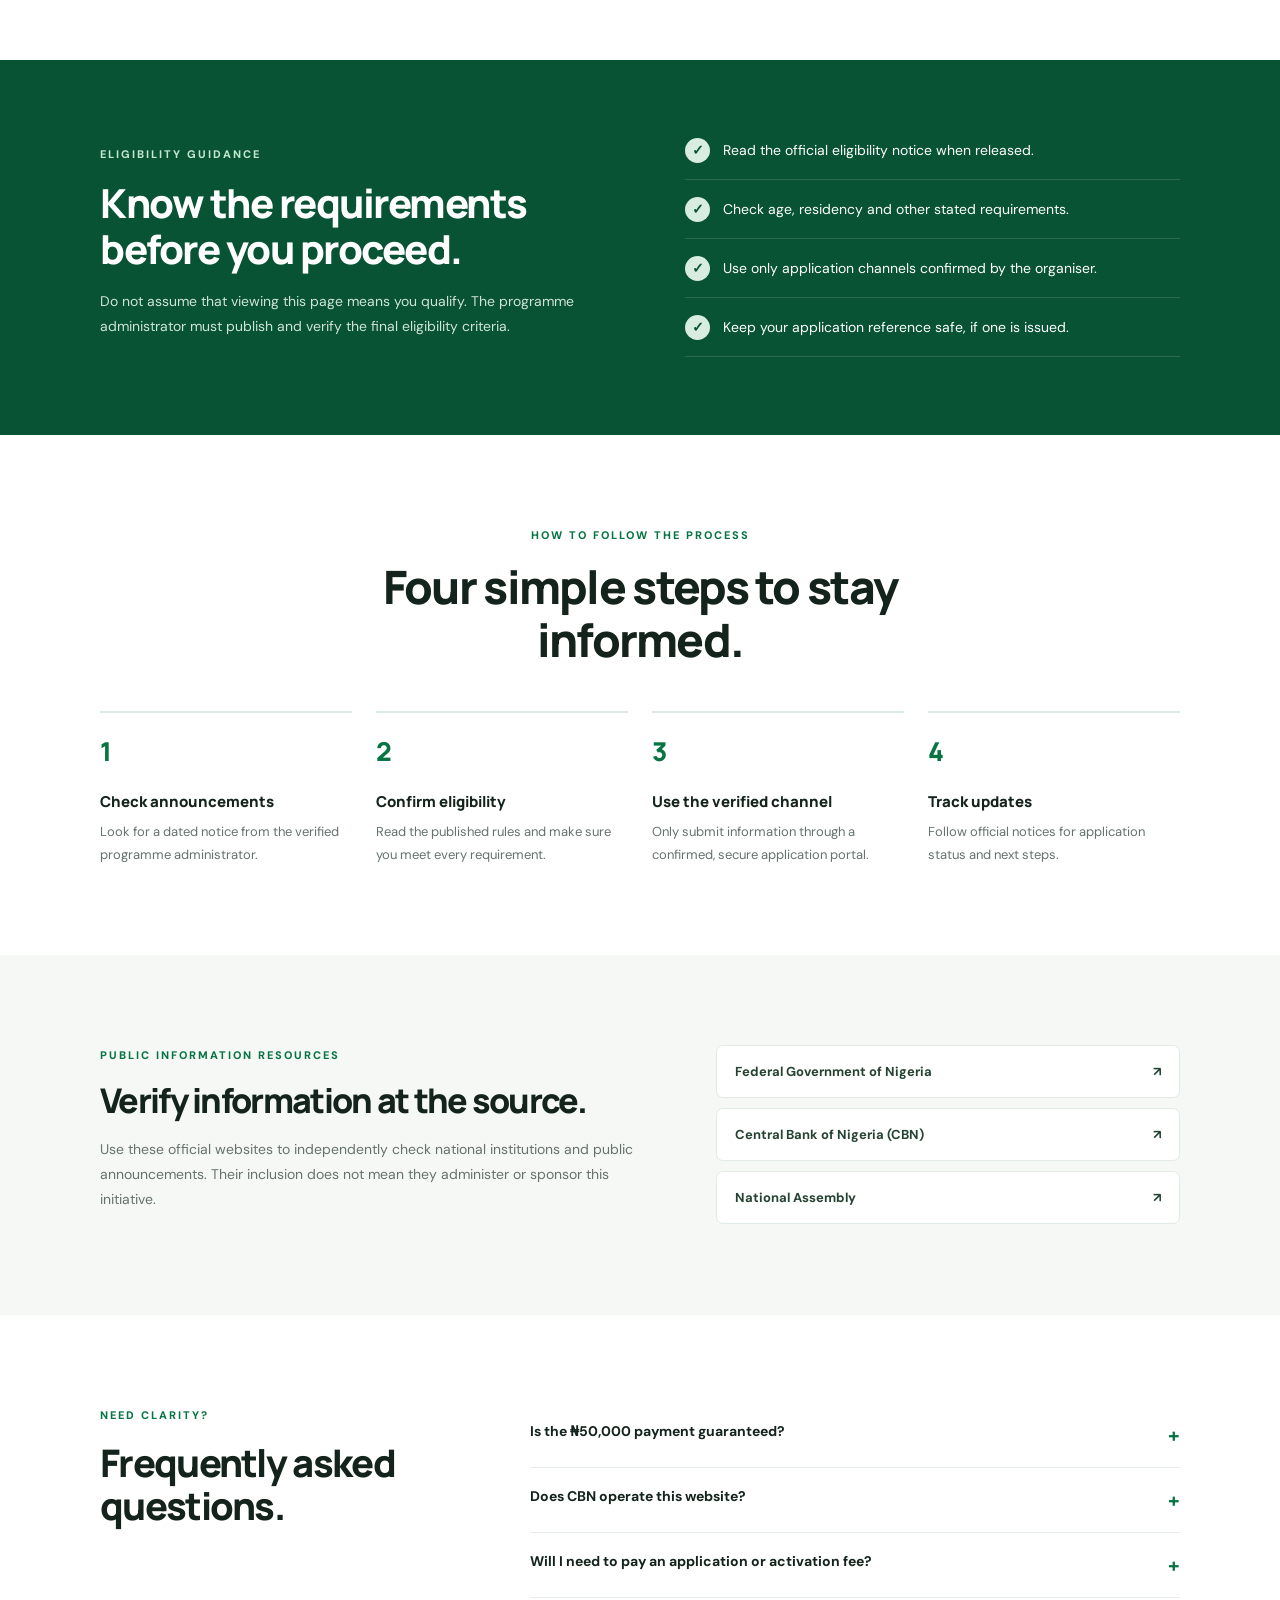
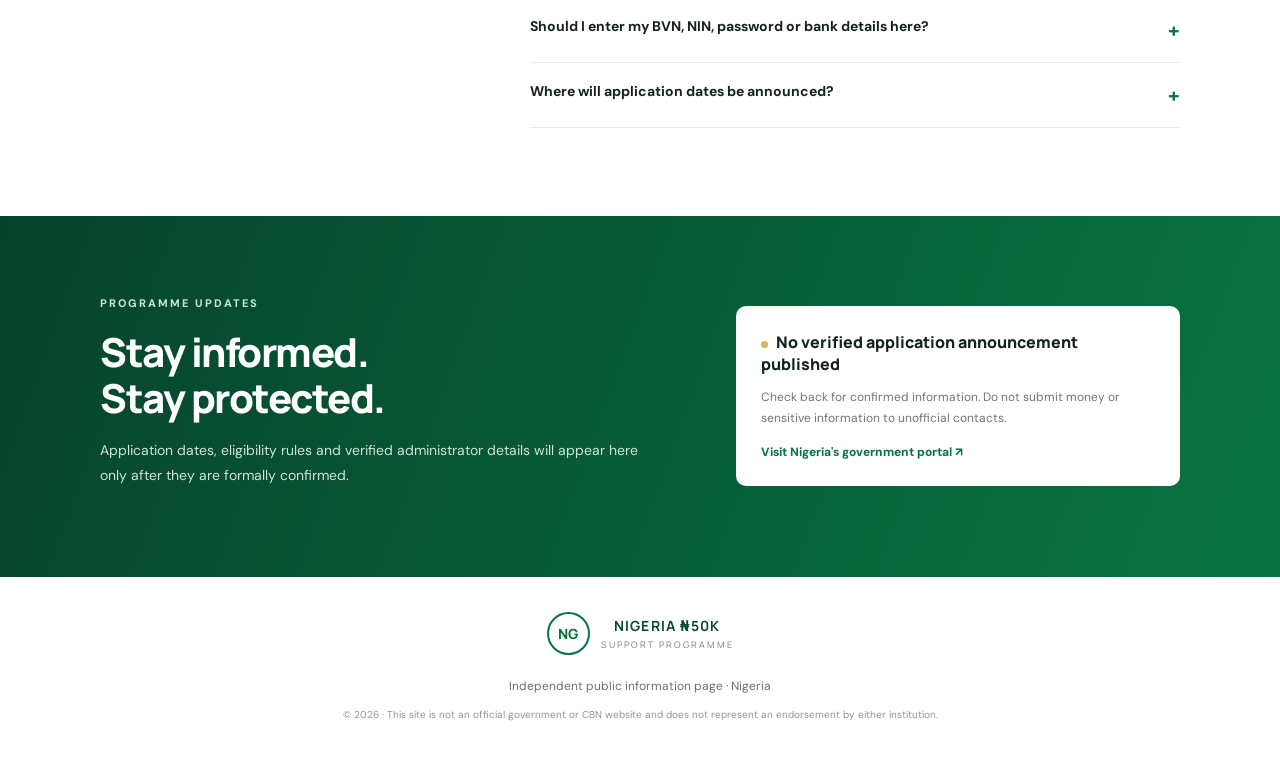
==== commit 05663d80: "Make next-batch interest button visible green" ====
--- a/index.html
+++ b/index.html
@@ -17,7 +17,7 @@
 <nav id="navlinks"><a href="#about">About</a><a href="#eligibility">Eligibility</a><a href="#process">How it works</a><a href="#faq">FAQs</a><a class="navbtn" href="#updates">Programme updates</a></nav>
 </div></header>
 <main>
-<section class="nextbatch-cta"><div class="wrap"><a class="btn primary" href="next-batch.html">Register interest for the next batch <b>→</b></a><span>Preview only · No official application is currently confirmed</span></div></section>
+<section class="nextbatch-cta"><div class="wrap"><a class="btn primary" href="next-batch.html">Register interest for the next batch <b>→</b></a></div></section>
 <section class="hero"><div class="wrap herogrid"><div class="hero-copy"><div class="eyebrow"><span></span> NIGERIA · COMMUNITY SUPPORT INFORMATION</div>
 <h1>Support that puts <em>Nigerians first.</em></h1><p class="lead">Learn about the proposed ₦50,000 support initiative, who it is intended to help, and how to follow verified programme announcements.</p>
 <div class="actions"><a class="btn primary" href="#updates">View programme updates <b>→</b></a><a class="btn ghost" href="#about">Explore the programme</a></div>
--- a/styles.css
+++ b/styles.css
@@ -1 +1,16 @@
-:root{--green:#087443;--deep:#064b30;--mint:#eaf5ee;--gold:#d9b65d;--ink:#14231b;--muted:#66736c;--white:#fff}*{box-sizing:border-box}html{scroll-behavior:smooth}body{margin:0;font-family:'DM Sans',sans-serif;color:var(--ink);background:#fff}.wrap{width:min(1160px,90%);margin:auto}.topline{background:#073d29;color:#e8f4ed;font-size:12px}.topinner{height:36px;display:flex;justify-content:space-between;align-items:center}.flag{display:inline-block;width:17px;height:11px;background:linear-gradient(90deg,#078849 33%,#fff 33% 66%,#078849 66%);margin-right:8px;vertical-align:-1px}.header{height:82px;background:#fff;position:sticky;top:0;z-index:10;box-shadow:0 4px 24px #0c3d2110}.nav{height:100%;display:flex;align-items:center;justify-content:space-between}.brand{display:flex;gap:11px;align-items:center;text-decoration:none;color:var(--deep);font-family:Manrope,sans-serif}.brand b{display:block;font-size:14px;letter-spacing:1.2px}.brand small{display:block;font-size:9px;letter-spacing:2px;margin-top:3px;color:#748179}.crest{height:43px;width:43px;border:2px solid var(--green);border-radius:13px;display:grid;place-items:center;font-weight:800;color:var(--green);font-size:14px}nav{display:flex;align-items:center;gap:30px}nav a{font-size:13px;text-decoration:none;color:#425249;font-weight:600}nav a:hover{color:var(--green)}nav .navbtn{background:var(--green);color:white;padding:13px 18px;border-radius:7px}.menu{display:none;border:0;background:none;font-size:25px;color:var(--green)}.hero{background:radial-gradient(ellipse at 80% 10%,#1b8758 0,transparent 37%),linear-gradient(115deg,#063d29,#087443);color:#fff;position:relative;overflow:hidden;padding:92px 0 100px}.herogrid{display:grid;grid-template-columns:1.1fr .9fr;gap:75px;align-items:center}.eyebrow,.kicker{font-size:11px;font-weight:800;letter-spacing:2px;color:#b5e5c8}.eyebrow span,.live{display:inline-block;width:7px;height:7px;border-radius:50%;background:#d9b65d;margin-right:8px}.hero h1{font:800 clamp(43px,5.2vw,67px)/1.08 Manrope,sans-serif;letter-spacing:-3px;margin:25px 0}.hero h1 em,.sectionhead h2 em{color:#d9eecf;font-style:normal}.lead{font-size:17px;line-height:1.8;color:#d7e9dd;max-width:560px}.actions{display:flex;gap:12px;flex-wrap:wrap;margin:30px 0}.btn{padding:15px 20px;border-radius:7px;text-decoration:none;font-size:13px;font-weight:700}.primary{background:#fff;color:var(--deep)}.primary b{margin-left:14px}.ghost{border:1px solid #ffffff66;color:white}.trustline{display:flex;gap:12px;align-items:center;margin-top:42px;font-size:13px}.trustline>span:first-child{font-size:25px}.trustline small{color:#b7d6c2;font-size:11px}.hero-card{position:relative;overflow:hidden;background:white;color:var(--ink);border-radius:17px;padding:31px;box-shadow:0 24px 60px #002d1d55}.card-top{display:flex;justify-content:space-between;align-items:center;font-size:10px;font-weight:800;letter-spacing:1.3px;color:#77847c}.pill{background:#eef6f0;color:var(--green);padding:7px 9px;border-radius:30px;font-size:8px}.amount{font:800 clamp(48px,6vw,68px) Manrope,sans-serif;letter-spacing:-3px;color:var(--green);margin:32px 0 10px}.hero-card p{color:#69766e;line-height:1.7;font-size:13px;max-width:350px}.card-rule{height:1px;background:#e7eee9;margin:27px 0}.statrow{display:flex;gap:30px}.statrow b,.statrow small{display:block}.statrow b{font:800 14px Manrope}.statrow small{font-size:10px;color:#87928b;margin-top:5px}.watermark{position:absolute;right:-9px;bottom:-64px;font:800 190px Manrope;color:#f4f8f5;z-index:0}.hero-bottom{position:absolute;bottom:-1px;left:0;width:100%;height:30px;background:#fff;clip-path:polygon(0 100%,0 60%,18% 80%,37% 50%,58% 75%,77% 35%,100% 65%,100% 100%)}.notice{padding:28px 0;background:#fff}.noticebox{display:flex;gap:15px;align-items:flex-start;background:#fff8e8;border:1px solid #f0dfb5;border-radius:9px;padding:17px 20px}.noticeicon{width:23px;height:23px;flex:none;border-radius:50%;display:grid;place-items:center;background:#e8c96f;color:#553f09;font-weight:800}.notice p{font-size:12px;line-height:1.7;margin:0;color:#6a5b37}.section{padding:88px 0}.sectionhead{max-width:650px}.kicker{color:var(--green)}.sectionhead h2,.resourcebox h2,.faq h2{font:800 clamp(32px,4vw,46px)/1.15 Manrope,sans-serif;letter-spacing:-1.7px;margin:17px 0}.sectionhead p,.resourcebox p{color:var(--muted);font-size:14px;line-height:1.8}.featuregrid{display:grid;grid-template-columns:repeat(3,1fr);gap:20px;margin-top:45px}.feature{padding:27px;border:1px solid #e7eee9;border-radius:11px;transition:.2s}.feature:hover{transform:translateY(-4px);box-shadow:0 14px 35px #0b503016}.ficon{width:38px;height:38px;border-radius:9px;background:var(--mint);display:grid;place-items:center;color:var(--green);font-weight:800;font-size:12px}.feature h3,.steps h3{font:800 17px Manrope;margin:22px 0 9px}.feature p,.steps p{font-size:13px;color:var(--muted);line-height:1.75;margin:0}.greenband{padding:78px 0;background:#075333;color:white}.split{display:grid;grid-template-columns:1fr 1fr;gap:90px;align-items:center}.light{color:#c3e6cf}.split h2,.updates h2{font:800 40px/1.15 Manrope;letter-spacing:-1.5px;margin:17px 0}.split p,.updates p{color:#d0e3d7;font-size:14px;line-height:1.8}.checklist{display:grid;gap:17px}.checklist div{display:flex;gap:13px;align-items:center;border-bottom:1px solid #ffffff24;padding-bottom:16px;font-size:14px}.checklist b{background:#d8eddf;color:#075333;width:25px;height:25px;border-radius:50%;display:grid;place-items:center;flex:none}.center{text-align:center;margin:0 auto}.steps{display:grid;grid-template-columns:repeat(4,1fr);gap:24px;margin-top:45px}.steps article{border-top:2px solid #dcebe1;padding-top:20px}.steps article>span{font:800 26px Manrope;color:var(--green)}.steps h3{font-size:15px}.resources{background:#f5f8f5}.resourcebox{display:grid;grid-template-columns:1fr .85fr;gap:70px;align-items:center}.resourcebox h2{font-size:34px}.reslinks{display:grid;gap:10px}.reslinks a{background:#fff;padding:17px 18px;border:1px solid #e3ebe5;border-radius:7px;text-decoration:none;color:#254333;font-size:13px;font-weight:700;display:flex;justify-content:space-between}.reslinks a:hover{border-color:var(--green)}.faqgrid{display:grid;grid-template-columns:.7fr 1.3fr;gap:80px}.faq h2{font-size:38px}.questions details{border-bottom:1px solid #e6ece8;padding:19px 0}.questions summary{font-weight:700;font-size:14px;cursor:pointer;list-style:none;display:flex;justify-content:space-between}.questions summary:after{content:'+';color:var(--green);font-size:20px}.questions details[open] summary:after{content:'−'}.questions p{font-size:13px;line-height:1.8;color:var(--muted);max-width:700px}.updates{background:linear-gradient(110deg,#06432c,#087443);padding:75px 0;color:white}.updateinner{display:grid;grid-template-columns:1fr .8fr;gap:80px;align-items:center}.updatecard{background:#fff;color:var(--ink);padding:25px;border-radius:10px}.updatecard b{font:800 16px Manrope}.updatecard p{color:#6c7971;font-size:12px;line-height:1.7}.updatecard a{color:var(--green);font-size:12px;font-weight:800;text-decoration:none}.foot{padding:35px 0;text-align:center}.footbrand{justify-content:center}.foot p{font-size:12px;color:#66736c;margin:23px 0 8px}.foot>small{font-size:10px;color:#8b968f}.footbrand .crest{border-radius:50%}@media(max-width:800px){.menu{display:block}nav{display:none;position:absolute;top:82px;left:0;right:0;background:#fff;padding:20px 5%;box-shadow:0 15px 20px #0001;align-items:stretch;gap:18px;flex-direction:column}nav.open{display:flex}.herogrid,.split,.resourcebox,.faqgrid,.updateinner{grid-template-columns:1fr;gap:38px}.hero{padding:65px 0 80px}.hero-card{max-width:520px}.featuregrid{grid-template-columns:1fr}.steps{grid-template-columns:1fr 1fr}.section{padding:65px 0}.faqgrid{gap:10px}.resourcebox{gap:20px}.topinner span:last-child{display:none}}@media(max-width:480px){.hero h1{letter-spacing:-2px}.actions{flex-direction:column;align-items:stretch}.btn{text-align:center}.steps{grid-template-columns:1fr}.statrow{gap:18px}.hero-card{padding:23px}.amount{font-size:53px}.noticebox{padding:14px}.split h2,.updates h2{font-size:34px}}+:root{--green:#087443;--deep:#064b30;--mint:#eaf5ee;--gold:#d9b65d;--ink:#14231b;--muted:#66736c;--white:#fff}*{box-sizing:border-box}html{scroll-behavior:smooth}body{margin:0;font-family:'DM Sans',sans-serif;color:var(--ink);background:#fff}.wrap{width:min(1160px,90%);margin:auto}.topline{background:#073d29;color:#e8f4ed;font-size:12px}.topinner{height:36px;display:flex;justify-content:space-between;align-items:center}.flag{display:inline-block;width:17px;height:11px;background:linear-gradient(90deg,#078849 33%,#fff 33% 66%,#078849 66%);margin-right:8px;vertical-align:-1px}.header{height:82px;background:#fff;position:sticky;top:0;z-index:10;box-shadow:0 4px 24px #0c3d2110}.nav{height:100%;display:flex;align-items:center;justify-content:space-between}.brand{display:flex;gap:11px;align-items:center;text-decoration:none;color:var(--deep);font-family:Manrope,sans-serif}.brand b{display:block;font-size:14px;letter-spacing:1.2px}.brand small{display:block;font-size:9px;letter-spacing:2px;margin-top:3px;color:#748179}.crest{height:43px;width:43px;border:2px solid var(--green);border-radius:13px;display:grid;place-items:center;font-weight:800;color:var(--green);font-size:14px}nav{display:flex;align-items:center;gap:30px}nav a{font-size:13px;text-decoration:none;color:#425249;font-weight:600}nav a:hover{color:var(--green)}nav .navbtn{background:var(--green);color:white;padding:13px 18px;border-radius:7px}.menu{display:none;border:0;background:none;font-size:25px;color:var(--green)}.hero{background:radial-gradient(ellipse at 80% 10%,#1b8758 0,transparent 37%),linear-gradient(115deg,#063d29,#087443);color:#fff;position:relative;overflow:hidden;padding:92px 0 100px}.herogrid{display:grid;grid-template-columns:1.1fr .9fr;gap:75px;align-items:center}.eyebrow,.kicker{font-size:11px;font-weight:800;letter-spacing:2px;color:#b5e5c8}.eyebrow span,.live{display:inline-block;width:7px;height:7px;border-radius:50%;background:#d9b65d;margin-right:8px}.hero h1{font:800 clamp(43px,5.2vw,67px)/1.08 Manrope,sans-serif;letter-spacing:-3px;margin:25px 0}.hero h1 em,.sectionhead h2 em{color:#d9eecf;font-style:normal}.lead{font-size:17px;line-height:1.8;color:#d7e9dd;max-width:560px}.actions{display:flex;gap:12px;flex-wrap:wrap;margin:30px 0}.btn{padding:15px 20px;border-radius:7px;text-decoration:none;font-size:13px;font-weight:700}.primary{background:#fff;color:var(--deep)}.primary b{margin-left:14px}.ghost{border:1px solid #ffffff66;color:white}.trustline{display:flex;gap:12px;align-items:center;margin-top:42px;font-size:13px}.trustline>span:first-child{font-size:25px}.trustline small{color:#b7d6c2;font-size:11px}.hero-card{position:relative;overflow:hidden;background:white;color:var(--ink);border-radius:17px;padding:31px;box-shadow:0 24px 60px #002d1d55}.card-top{display:flex;justify-content:space-between;align-items:center;font-size:10px;font-weight:800;letter-spacing:1.3px;color:#77847c}.pill{background:#eef6f0;color:var(--green);padding:7px 9px;border-radius:30px;font-size:8px}.amount{font:800 clamp(48px,6vw,68px) Manrope,sans-serif;letter-spacing:-3px;color:var(--green);margin:32px 0 10px}.hero-card p{color:#69766e;line-height:1.7;font-size:13px;max-width:350px}.card-rule{height:1px;background:#e7eee9;margin:27px 0}.statrow{display:flex;gap:30px}.statrow b,.statrow small{display:block}.statrow b{font:800 14px Manrope}.statrow small{font-size:10px;color:#87928b;margin-top:5px}.watermark{position:absolute;right:-9px;bottom:-64px;font:800 190px Manrope;color:#f4f8f5;z-index:0}.hero-bottom{position:absolute;bottom:-1px;left:0;width:100%;height:30px;background:#fff;clip-path:polygon(0 100%,0 60%,18% 80%,37% 50%,58% 75%,77% 35%,100% 65%,100% 100%)}.notice{padding:28px 0;background:#fff}.noticebox{display:flex;gap:15px;align-items:flex-start;background:#fff8e8;border:1px solid #f0dfb5;border-radius:9px;padding:17px 20px}.noticeicon{width:23px;height:23px;flex:none;border-radius:50%;display:grid;place-items:center;background:#e8c96f;color:#553f09;font-weight:800}.notice p{font-size:12px;line-height:1.7;margin:0;color:#6a5b37}.section{padding:88px 0}.sectionhead{max-width:650px}.kicker{color:var(--green)}.sectionhead h2,.resourcebox h2,.faq h2{font:800 clamp(32px,4vw,46px)/1.15 Manrope,sans-serif;letter-spacing:-1.7px;margin:17px 0}.sectionhead p,.resourcebox p{color:var(--muted);font-size:14px;line-height:1.8}.featuregrid{display:grid;grid-template-columns:repeat(3,1fr);gap:20px;margin-top:45px}.feature{padding:27px;border:1px solid #e7eee9;border-radius:11px;transition:.2s}.feature:hover{transform:translateY(-4px);box-shadow:0 14px 35px #0b503016}.ficon{width:38px;height:38px;border-radius:9px;background:var(--mint);display:grid;place-items:center;color:var(--green);font-weight:800;font-size:12px}.feature h3,.steps h3{font:800 17px Manrope;margin:22px 0 9px}.feature p,.steps p{font-size:13px;color:var(--muted);line-height:1.75;margin:0}.greenband{padding:78px 0;background:#075333;color:white}.split{display:grid;grid-template-columns:1fr 1fr;gap:90px;align-items:center}.light{color:#c3e6cf}.split h2,.updates h2{font:800 40px/1.15 Manrope;letter-spacing:-1.5px;margin:17px 0}.split p,.updates p{color:#d0e3d7;font-size:14px;line-height:1.8}.checklist{display:grid;gap:17px}.checklist div{display:flex;gap:13px;align-items:center;border-bottom:1px solid #ffffff24;padding-bottom:16px;font-size:14px}.checklist b{background:#d8eddf;color:#075333;width:25px;height:25px;border-radius:50%;display:grid;place-items:center;flex:none}.center{text-align:center;margin:0 auto}.steps{display:grid;grid-template-columns:repeat(4,1fr);gap:24px;margin-top:45px}.steps article{border-top:2px solid #dcebe1;padding-top:20px}.steps article>span{font:800 26px Manrope;color:var(--green)}.steps h3{font-size:15px}.resources{background:#f5f8f5}.resourcebox{display:grid;grid-template-columns:1fr .85fr;gap:70px;align-items:center}.resourcebox h2{font-size:34px}.reslinks{display:grid;gap:10px}.reslinks a{background:#fff;padding:17px 18px;border:1px solid #e3ebe5;border-radius:7px;text-decoration:none;color:#254333;font-size:13px;font-weight:700;display:flex;justify-content:space-between}.reslinks a:hover{border-color:var(--green)}.faqgrid{display:grid;grid-template-columns:.7fr 1.3fr;gap:80px}.faq h2{font-size:38px}.questions details{border-bottom:1px solid #e6ece8;padding:19px 0}.questions summary{font-weight:700;font-size:14px;cursor:pointer;list-style:none;display:flex;justify-content:space-between}.questions summary:after{content:'+';color:var(--green);font-size:20px}.questions details[open] summary:after{content:'−'}.questions p{font-size:13px;line-height:1.8;color:var(--muted);max-width:700px}.updates{background:linear-gradient(110deg,#06432c,#087443);padding:75px 0;color:white}.updateinner{display:grid;grid-template-columns:1fr .8fr;gap:80px;align-items:center}.updatecard{background:#fff;color:var(--ink);padding:25px;border-radius:10px}.updatecard b{font:800 16px Manrope}.updatecard p{color:#6c7971;font-size:12px;line-height:1.7}.updatecard a{color:var(--green);font-size:12px;font-weight:800;text-decoration:none}.foot{padding:35px 0;text-align:center}.footbrand{justify-content:center}.foot p{font-size:12px;color:#66736c;margin:23px 0 8px}.foot>small{font-size:10px;color:#8b968f}.footbrand .crest{border-radius:50%}@media(max-width:800px){.menu{display:block}nav{display:none;position:absolute;top:82px;left:0;right:0;background:#fff;padding:20px 5%;box-shadow:0 15px 20px #0001;align-items:stretch;gap:18px;flex-direction:column}nav.open{display:flex}.herogrid,.split,.resourcebox,.faqgrid,.updateinner{grid-template-columns:1fr;gap:38px}.hero{padding:65px 0 80px}.hero-card{max-width:520px}.featuregrid{grid-template-columns:1fr}.steps{grid-template-columns:1fr 1fr}.section{padding:65px 0}.faqgrid{gap:10px}.resourcebox{gap:20px}.topinner span:last-child{display:none}}@media(max-width:480px){.hero h1{letter-spacing:-2px}.actions{flex-direction:column;align-items:stretch}.btn{text-align:center}.steps{grid-template-columns:1fr}.statrow{gap:18px}.hero-card{padding:23px}.amount{font-size:53px}.noticebox{padding:14px}.split h2,.updates h2{font-size:34px}}
+
+/* Layout refinement: narrower, consistently aligned content */
+.wrap{width:min(1080px,calc(100% - 40px));max-width:1080px;margin-left:auto;margin-right:auto}
+main .wrap:has(#interestPreviewForm){max-width:680px}
+#interestPreviewForm{width:100%;max-width:100%}
+#interestPreviewForm input:not([type=checkbox]):not([type=file]),#interestPreviewForm select,#interestPreviewForm textarea{width:100%;max-width:100%;box-sizing:border-box}
+@media(max-width:480px){.wrap{width:calc(100% - 32px)}main .wrap:has(#interestPreviewForm){max-width:100%}}
+
+
+/* Prominent homepage next-batch interest button */
+.nextbatch-cta{padding:18px 0 12px;background:#fff;text-align:center}
+.nextbatch-cta .wrap{display:flex;flex-direction:column;align-items:center;justify-content:center;gap:0}
+.nextbatch-cta a.btn.primary{display:inline-flex;align-items:center;justify-content:center;gap:10px;background:#087443;color:#fff!important;border:2px solid #087443;border-radius:10px;padding:17px 28px;min-height:56px;font-size:16px;font-weight:800;line-height:1.3;text-align:center;box-shadow:0 6px 18px rgba(8,116,67,.22);visibility:visible;opacity:1}
+.nextbatch-cta a.btn.primary:hover{background:#064b30;border-color:#064b30;transform:translateY(-1px)}
+@media(max-width:480px){.nextbatch-cta{padding:16px 0 10px}.nextbatch-cta a.btn.primary{width:calc(100% - 32px);max-width:360px;padding:15px 18px;font-size:15px}}
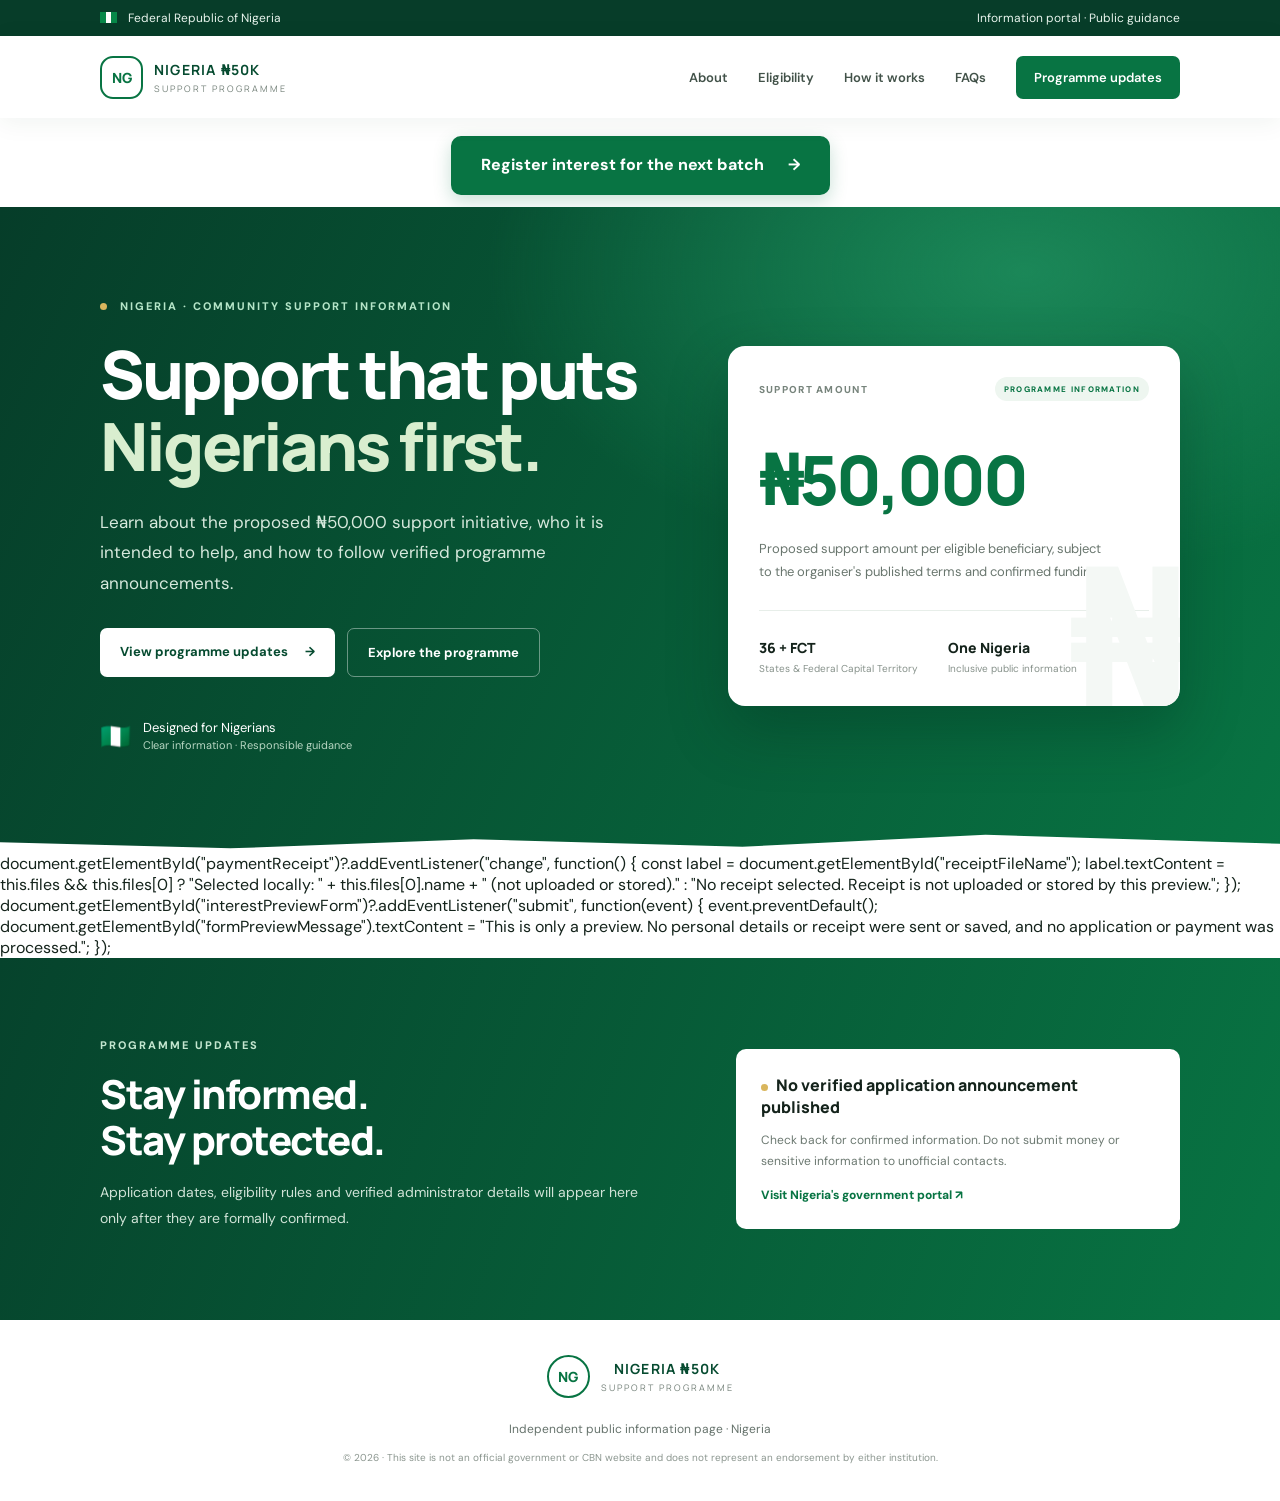
==== commit 56693b64: "Refactor index.html by removing duplicate sections Removed duplicate hero card and notice sections t" ====
--- a/index.html
+++ b/index.html
@@ -22,15 +22,7 @@
 <h1>Support that puts <em>Nigerians first.</em></h1><p class="lead">Learn about the proposed ₦50,000 support initiative, who it is intended to help, and how to follow verified programme announcements.</p>
 <div class="actions"><a class="btn primary" href="#updates">View programme updates <b>→</b></a><a class="btn ghost" href="#about">Explore the programme</a></div>
 <div class="trustline"><span>🇳🇬</span><span>Designed for Nigerians<br><small>Clear information · Responsible guidance</small></span></div></div>
-<div class="hero-card"><div class="card-top"><span>SUPPORT AMOUNT</span><span class="pill">PROGRAMME INFORMATION</span></div><div class="amount">₦50,000</div><p>Proposed support amount per eligible beneficiary, subject to the organiser's published terms and confirmed funding.</p><div class="card-rule"></div><div class="statrow"><div><b>36 + FCT</b><small>States & Federal Capital Territory</small></div><div><b>One Nigeria</b><small>Inclusive public information</small></div></div><div class="watermark">₦</div></div></div><div class="hero-bottom"></div></section>
-<section class="notice"><div class="wrap noticebox"><span class="noticeicon">i</span><p><b>Important:</b> This website is an independently published information page. It is not the official website of the Federal Government of Nigeria or the Central Bank of Nigeria (CBN). No government or CBN endorsement is implied. Confirm the programme organiser and authorisation through independently verified official channels before applying.</p></div></section>
-<section class="section" id="about"><div class="wrap"><div class="sectionhead"><span class="kicker">ABOUT THE INITIATIVE</span><h2>Information you can<br><em>understand and trust.</em></h2><p>This page is intended to explain the ₦50,000 support initiative in plain language. Final programme rules, funding, opening dates and beneficiary selection must be confirmed by the authorised programme administrator.</p></div>
-<div class="featuregrid"><article class="feature"><div class="ficon">01</div><h3>People-focused support</h3><p>Information for Nigerians seeking to understand the stated support amount and any published eligibility conditions.</p></article><article class="feature"><div class="ficon">02</div><h3>Transparent guidance</h3><p>Clear explanations of application stages, required documents and official announcements once verified and published.</p></article><article class="feature"><div class="ficon">03</div><h3>Nationwide awareness</h3><p>Public information relevant to residents across Nigeria's 36 states and the Federal Capital Territory.</p></article></div></div></section>
-<section class="greenband" id="eligibility"><div class="wrap split"><div><span class="kicker light">ELIGIBILITY GUIDANCE</span><h2>Know the requirements<br>before you proceed.</h2><p>Do not assume that viewing this page means you qualify. The programme administrator must publish and verify the final eligibility criteria.</p></div><div class="checklist"><div><b>✓</b><span>Read the official eligibility notice when released.</span></div><div><b>✓</b><span>Check age, residency and other stated requirements.</span></div><div><b>✓</b><span>Use only application channels confirmed by the organiser.</span></div><div><b>✓</b><span>Keep your application reference safe, if one is issued.</span></div></div></div></section>
-<section class="section" id="process"><div class="wrap"><div class="sectionhead center"><span class="kicker">HOW TO FOLLOW THE PROCESS</span><h2>Four simple steps to stay informed.</h2></div><div class="steps"><article><span>1</span><h3>Check announcements</h3><p>Look for a dated notice from the verified programme administrator.</p></article><article><span>2</span><h3>Confirm eligibility</h3><p>Read the published rules and make sure you meet every requirement.</p></article><article><span>3</span><h3>Use the verified channel</h3><p>Only submit information through a confirmed, secure application portal.</p></article><article><span>4</span><h3>Track updates</h3><p>Follow official notices for application status and next steps.</p></article></div></div></section>
-<section class="section resources"><div class="wrap resourcebox"><div><span class="kicker">PUBLIC INFORMATION RESOURCES</span><h2>Verify information at the source.</h2><p>Use these official websites to independently check national institutions and public announcements. Their inclusion does not mean they administer or sponsor this initiative.</p></div><div class="reslinks"><a href="https://www.nigeria.gov.ng/" target="_blank" rel="noopener">Federal Government of Nigeria <b>↗</b></a><a href="https://www.cbn.gov.ng/" target="_blank" rel="noopener">Central Bank of Nigeria (CBN) <b>↗</b></a><a href="https://www.nass.gov.ng/" target="_blank" rel="noopener">National Assembly <b>↗</b></a></div></div></section>
-<section class="section faq" id="faq"><div class="wrap faqgrid"><div><span class="kicker">NEED CLARITY?</span><h2>Frequently asked<br>questions.</h2></div><div class="questions"><details><summary>Is the ₦50,000 payment guaranteed?</summary><p>No. The amount shown is the stated programme amount, not a guarantee of payment. Funding, eligibility and disbursement must be confirmed by the authorised administrator.</p></details><details><summary>Does CBN operate this website?</summary><p>No. This is not a CBN website. The CBN link is provided only as an independent public reference.</p></details><details><summary>Will I need to pay an application or activation fee?</summary><p>Do not pay anyone to access a promised benefit unless a legitimate fee is clearly documented by the verified programme administrator. Be alert to impersonation and advance-fee scams.</p></details><details><summary>Should I enter my BVN, NIN, password or bank details here?</summary><p>No. This information page does not collect personal or banking information. Never share one-time passwords, card PINs or online banking passwords.</p></details><details><summary>Where will application dates be announced?</summary><p>Dates and application instructions should be published by the verified programme administrator. No application window is announced on this page.</p></details></div></div></section>
-
+<div class="hero-card"><div class="card-top"><span>SUPPORT AMOUNT</span><span class="pill">PROGRAMME INFORMATION</span></div><div class="amount">₦50,000</div><p>Proposed support amount per eligible beneficiary, subject to the organiser's published terms and confirmed funding.</p><div class="card-rule"></div><div class="statrow"><div><b>36 + FCT</b><small>States & Federal Capital Territory</small></div><div><b>One Nigeria</b><small>Inclusive public information</small></div></div><div class="watermark">₦</div></div></div><div class="hero-bottom"></div></section
 <script>
 document.getElementById("paymentReceipt")?.addEventListener("change", function() {
   const label = document.getElementById("receiptFileName");
@@ -45,4 +37,4 @@
 </main>
 <footer><div class="wrap foot"><a class="brand footbrand" href="#"><span class="crest">NG</span><span><b>NIGERIA ₦50K</b><small>SUPPORT PROGRAMME</small></span></a><p>Independent public information page · Nigeria</p><small>© 2026 · This site is not an official government or CBN website and does not represent an endorsement by either institution.</small></div></footer>
 <script src="script.js"></script>
-</body></html>+</body></html>
--- a/styles.css
+++ b/styles.css
@@ -14,3 +14,36 @@
 .nextbatch-cta a.btn.primary{display:inline-flex;align-items:center;justify-content:center;gap:10px;background:#087443;color:#fff!important;border:2px solid #087443;border-radius:10px;padding:17px 28px;min-height:56px;font-size:16px;font-weight:800;line-height:1.3;text-align:center;box-shadow:0 6px 18px rgba(8,116,67,.22);visibility:visible;opacity:1}
 .nextbatch-cta a.btn.primary:hover{background:#064b30;border-color:#064b30;transform:translateY(-1px)}
 @media(max-width:480px){.nextbatch-cta{padding:16px 0 10px}.nextbatch-cta a.btn.primary{width:calc(100% - 32px);max-width:360px;padding:15px 18px;font-size:15px}}
+
+
+/* Phone-sized form page: narrow like a mobile screen, with natural vertical scrolling */
+body.next-batch-page{
+  width:100%;
+  max-width:480px;
+  min-height:100vh;
+  margin:0 auto;
+  overflow-x:hidden;
+  background:#fff;
+  box-shadow:0 0 32px rgba(0,0,0,.09);
+  border-left:1px solid #edf1ee;
+  border-right:1px solid #edf1ee;
+}
+.next-batch-page .wrap{
+  width:calc(100% - 32px);
+  max-width:420px;
+  margin-left:auto;
+  margin-right:auto;
+}
+.next-batch-page main,
+.next-batch-page .section{width:100%;max-width:100%;overflow-wrap:anywhere}
+.next-batch-page .noticebox,
+.next-batch-page form{width:100%;max-width:100%;min-width:0}
+.next-batch-page input:not([type="checkbox"]):not([type="file"]),
+.next-batch-page select,
+.next-batch-page textarea{display:block;width:100%;max-width:100%;min-width:0;box-sizing:border-box}
+.next-batch-page{touch-action:pan-y pinch-zoom}
+@media(max-width:480px){
+  body.next-batch-page{border:0;box-shadow:none}
+  .next-batch-page .wrap{width:calc(100% - 28px)}
+  .next-batch-page .section{padding:38px 0}
+}
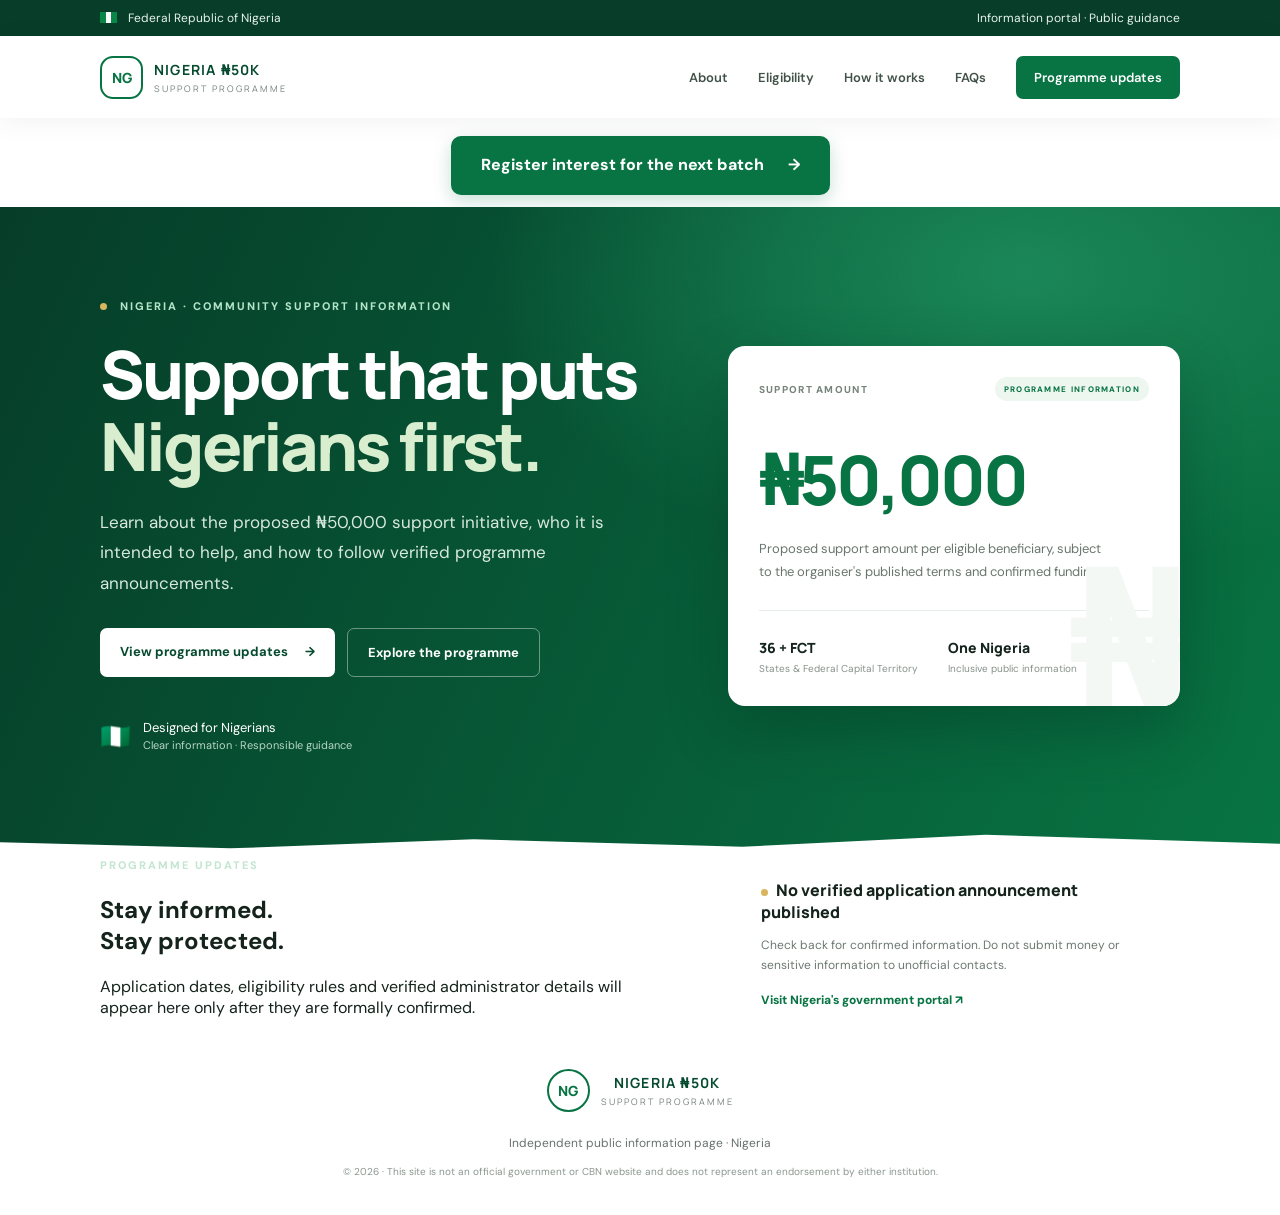
==== commit ea0ee48a: "Remove receipt and form preview script from homepage" ====
--- a/index.html
+++ b/index.html
@@ -23,16 +23,6 @@
 <div class="actions"><a class="btn primary" href="#updates">View programme updates <b>→</b></a><a class="btn ghost" href="#about">Explore the programme</a></div>
 <div class="trustline"><span>🇳🇬</span><span>Designed for Nigerians<br><small>Clear information · Responsible guidance</small></span></div></div>
 <div class="hero-card"><div class="card-top"><span>SUPPORT AMOUNT</span><span class="pill">PROGRAMME INFORMATION</span></div><div class="amount">₦50,000</div><p>Proposed support amount per eligible beneficiary, subject to the organiser's published terms and confirmed funding.</p><div class="card-rule"></div><div class="statrow"><div><b>36 + FCT</b><small>States & Federal Capital Territory</small></div><div><b>One Nigeria</b><small>Inclusive public information</small></div></div><div class="watermark">₦</div></div></div><div class="hero-bottom"></div></section
-<script>
-document.getElementById("paymentReceipt")?.addEventListener("change", function() {
-  const label = document.getElementById("receiptFileName");
-  label.textContent = this.files && this.files[0] ? "Selected locally: " + this.files[0].name + " (not uploaded or stored)." : "No receipt selected. Receipt is not uploaded or stored by this preview.";
-});
-document.getElementById("interestPreviewForm")?.addEventListener("submit", function(event) {
-  event.preventDefault();
-  document.getElementById("formPreviewMessage").textContent = "This is only a preview. No personal details or receipt were sent or saved, and no application or payment was processed.";
-});
-</script>
 <section class="updates" id="updates"><div class="wrap updateinner"><div><span class="kicker light">PROGRAMME UPDATES</span><h2>Stay informed.<br>Stay protected.</h2><p>Application dates, eligibility rules and verified administrator details will appear here only after they are formally confirmed.</p></div><div class="updatecard"><span class="live"></span><b>No verified application announcement published</b><p>Check back for confirmed information. Do not submit money or sensitive information to unofficial contacts.</p><a href="https://www.nigeria.gov.ng/" target="_blank" rel="noopener">Visit Nigeria's government portal ↗</a></div></div></section>
 </main>
 <footer><div class="wrap foot"><a class="brand footbrand" href="#"><span class="crest">NG</span><span><b>NIGERIA ₦50K</b><small>SUPPORT PROGRAMME</small></span></a><p>Independent public information page · Nigeria</p><small>© 2026 · This site is not an official government or CBN website and does not represent an endorsement by either institution.</small></div></footer>
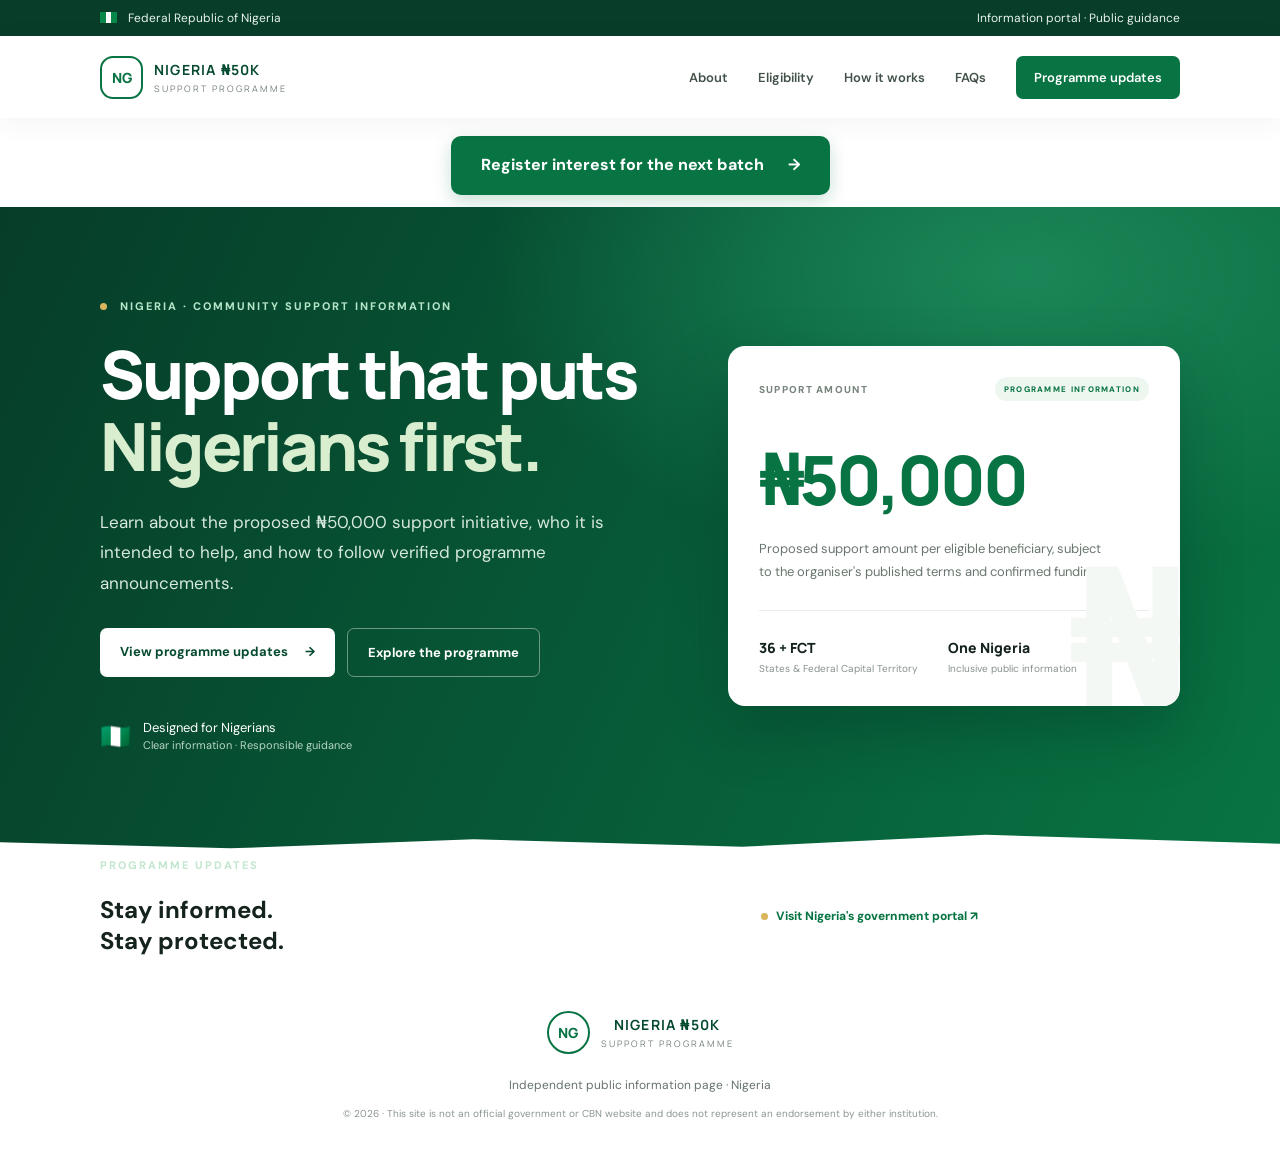
==== commit 0a160777: "Add updates section with government portal link Added a new updates section with a live announcement" ====
--- a/index.html
+++ b/index.html
@@ -23,7 +23,7 @@
 <div class="actions"><a class="btn primary" href="#updates">View programme updates <b>→</b></a><a class="btn ghost" href="#about">Explore the programme</a></div>
 <div class="trustline"><span>🇳🇬</span><span>Designed for Nigerians<br><small>Clear information · Responsible guidance</small></span></div></div>
 <div class="hero-card"><div class="card-top"><span>SUPPORT AMOUNT</span><span class="pill">PROGRAMME INFORMATION</span></div><div class="amount">₦50,000</div><p>Proposed support amount per eligible beneficiary, subject to the organiser's published terms and confirmed funding.</p><div class="card-rule"></div><div class="statrow"><div><b>36 + FCT</b><small>States & Federal Capital Territory</small></div><div><b>One Nigeria</b><small>Inclusive public information</small></div></div><div class="watermark">₦</div></div></div><div class="hero-bottom"></div></section
-<section class="updates" id="updates"><div class="wrap updateinner"><div><span class="kicker light">PROGRAMME UPDATES</span><h2>Stay informed.<br>Stay protected.</h2><p>Application dates, eligibility rules and verified administrator details will appear here only after they are formally confirmed.</p></div><div class="updatecard"><span class="live"></span><b>No verified application announcement published</b><p>Check back for confirmed information. Do not submit money or sensitive information to unofficial contacts.</p><a href="https://www.nigeria.gov.ng/" target="_blank" rel="noopener">Visit Nigeria's government portal ↗</a></div></div></section>
+<section class="updates" id="updates"><div class="wrap updateinner"><div><span class="kicker light">PROGRAMME UPDATES</span><h2>Stay informed.<br>Stay protected.</h2></div><div class="updatecard"><span class="live"></span><a href="https://www.nigeria.gov.ng/" target="_blank" rel="noopener">Visit Nigeria's government portal ↗</a></div></div></section>
 </main>
 <footer><div class="wrap foot"><a class="brand footbrand" href="#"><span class="crest">NG</span><span><b>NIGERIA ₦50K</b><small>SUPPORT PROGRAMME</small></span></a><p>Independent public information page · Nigeria</p><small>© 2026 · This site is not an official government or CBN website and does not represent an endorsement by either institution.</small></div></footer>
 <script src="script.js"></script>
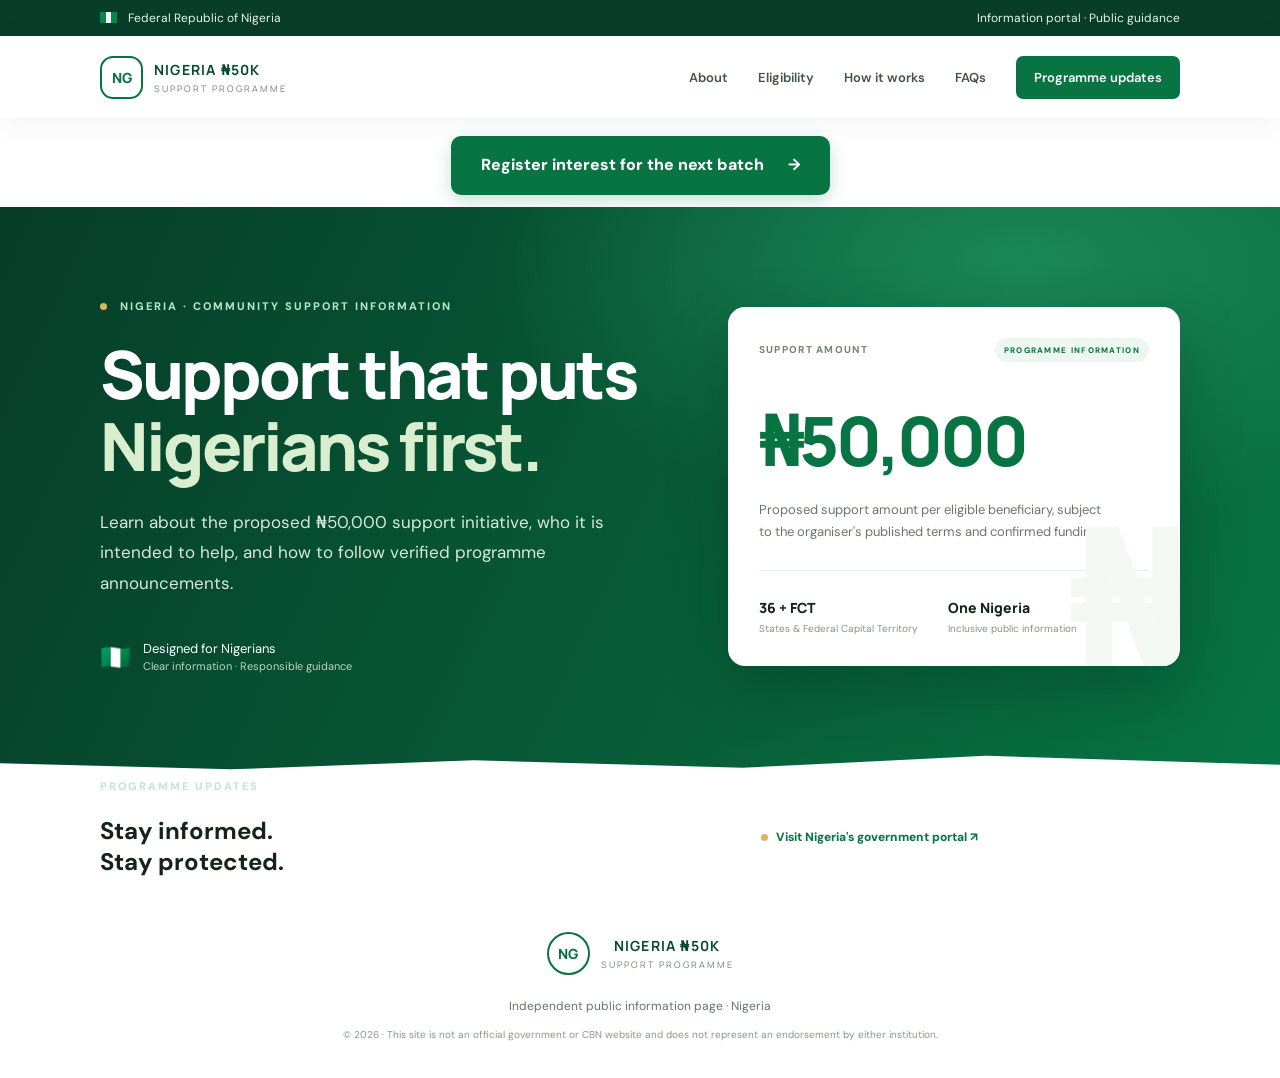
==== commit ad779b47: "Remove 'View programme updates' button Removed the 'View programme updates' button from the hero sec" ====
--- a/index.html
+++ b/index.html
@@ -20,7 +20,6 @@
 <section class="nextbatch-cta"><div class="wrap"><a class="btn primary" href="next-batch.html">Register interest for the next batch <b>→</b></a></div></section>
 <section class="hero"><div class="wrap herogrid"><div class="hero-copy"><div class="eyebrow"><span></span> NIGERIA · COMMUNITY SUPPORT INFORMATION</div>
 <h1>Support that puts <em>Nigerians first.</em></h1><p class="lead">Learn about the proposed ₦50,000 support initiative, who it is intended to help, and how to follow verified programme announcements.</p>
-<div class="actions"><a class="btn primary" href="#updates">View programme updates <b>→</b></a><a class="btn ghost" href="#about">Explore the programme</a></div>
 <div class="trustline"><span>🇳🇬</span><span>Designed for Nigerians<br><small>Clear information · Responsible guidance</small></span></div></div>
 <div class="hero-card"><div class="card-top"><span>SUPPORT AMOUNT</span><span class="pill">PROGRAMME INFORMATION</span></div><div class="amount">₦50,000</div><p>Proposed support amount per eligible beneficiary, subject to the organiser's published terms and confirmed funding.</p><div class="card-rule"></div><div class="statrow"><div><b>36 + FCT</b><small>States & Federal Capital Territory</small></div><div><b>One Nigeria</b><small>Inclusive public information</small></div></div><div class="watermark">₦</div></div></div><div class="hero-bottom"></div></section
 <section class="updates" id="updates"><div class="wrap updateinner"><div><span class="kicker light">PROGRAMME UPDATES</span><h2>Stay informed.<br>Stay protected.</h2></div><div class="updatecard"><span class="live"></span><a href="https://www.nigeria.gov.ng/" target="_blank" rel="noopener">Visit Nigeria's government portal ↗</a></div></div></section>
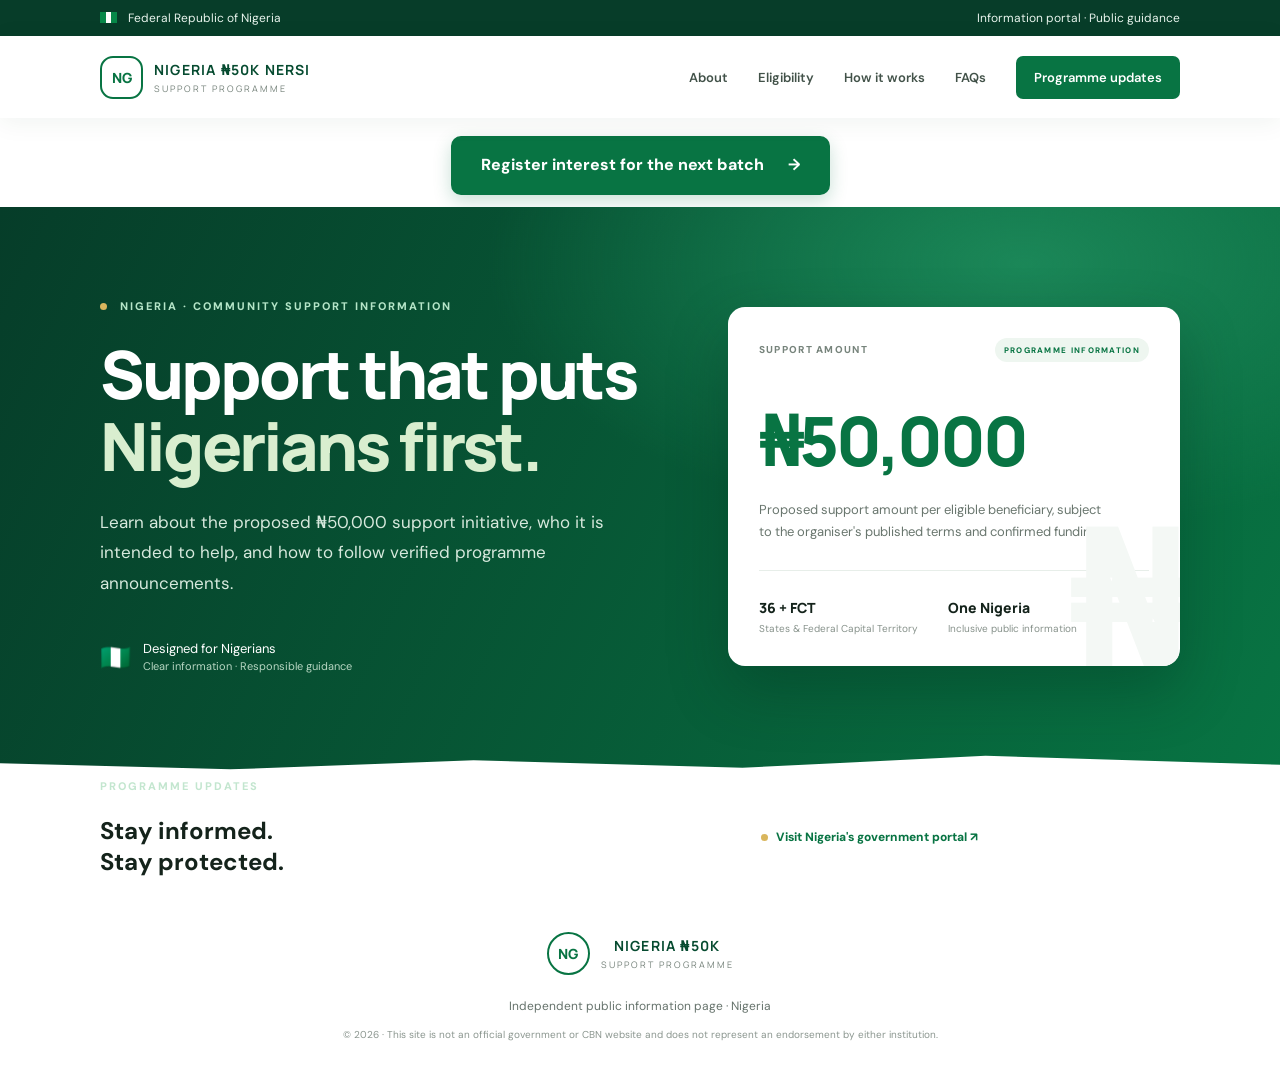
==== commit 42af77cc: "Update index.html" ====
--- a/index.html
+++ b/index.html
@@ -12,7 +12,7 @@
 <body>
 <div class="topline"><div class="wrap topinner"><span><i class="flag"></i> Federal Republic of Nigeria</span><span>Information portal · Public guidance</span></div></div>
 <header class="header"><div class="wrap nav">
-<a class="brand" href="#"><span class="crest">NG</span><span><b>NIGERIA ₦50K</b><small>SUPPORT PROGRAMME</small></span></a>
+<a class="brand" href="#"><span class="crest">NG</span><span><b>NIGERIA ₦50K NERSI</b><small>SUPPORT PROGRAMME</small></span></a>
 <button class="menu" aria-label="Open menu" aria-expanded="false">☰</button>
 <nav id="navlinks"><a href="#about">About</a><a href="#eligibility">Eligibility</a><a href="#process">How it works</a><a href="#faq">FAQs</a><a class="navbtn" href="#updates">Programme updates</a></nav>
 </div></header>
